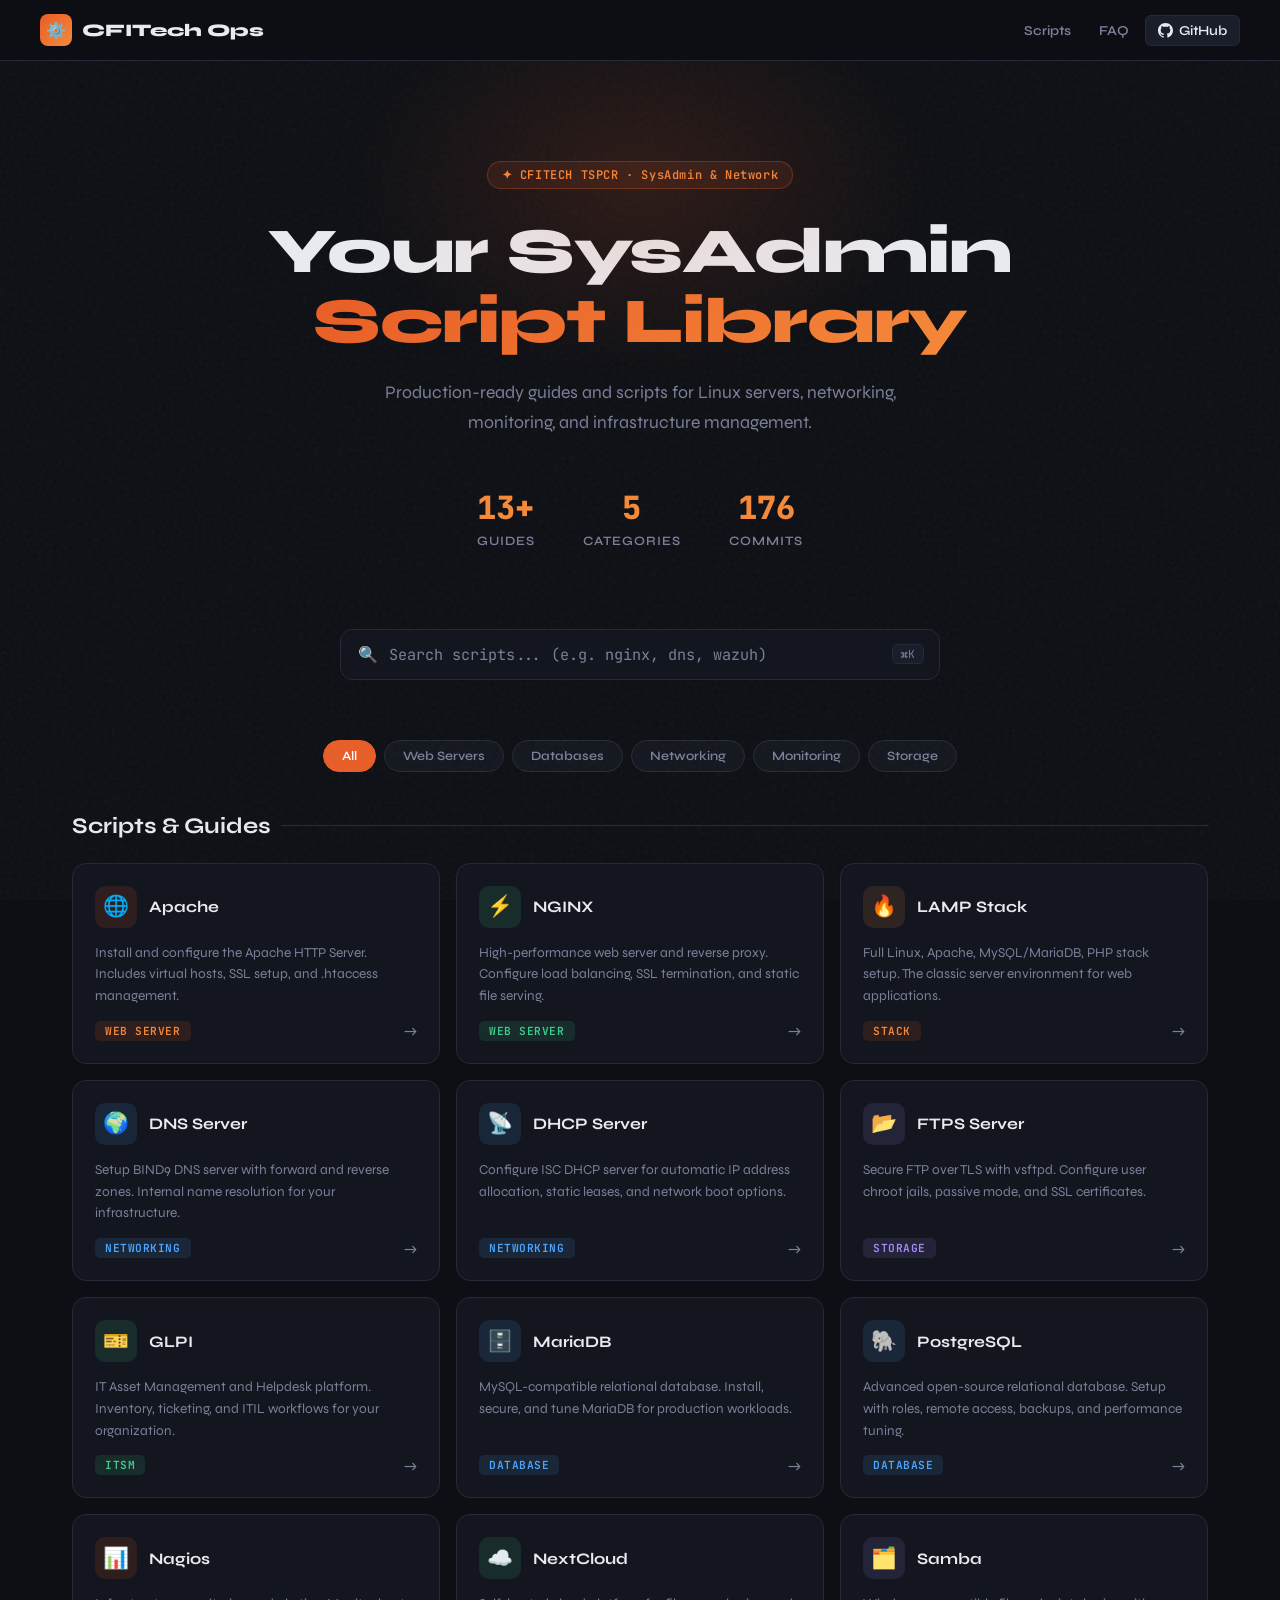
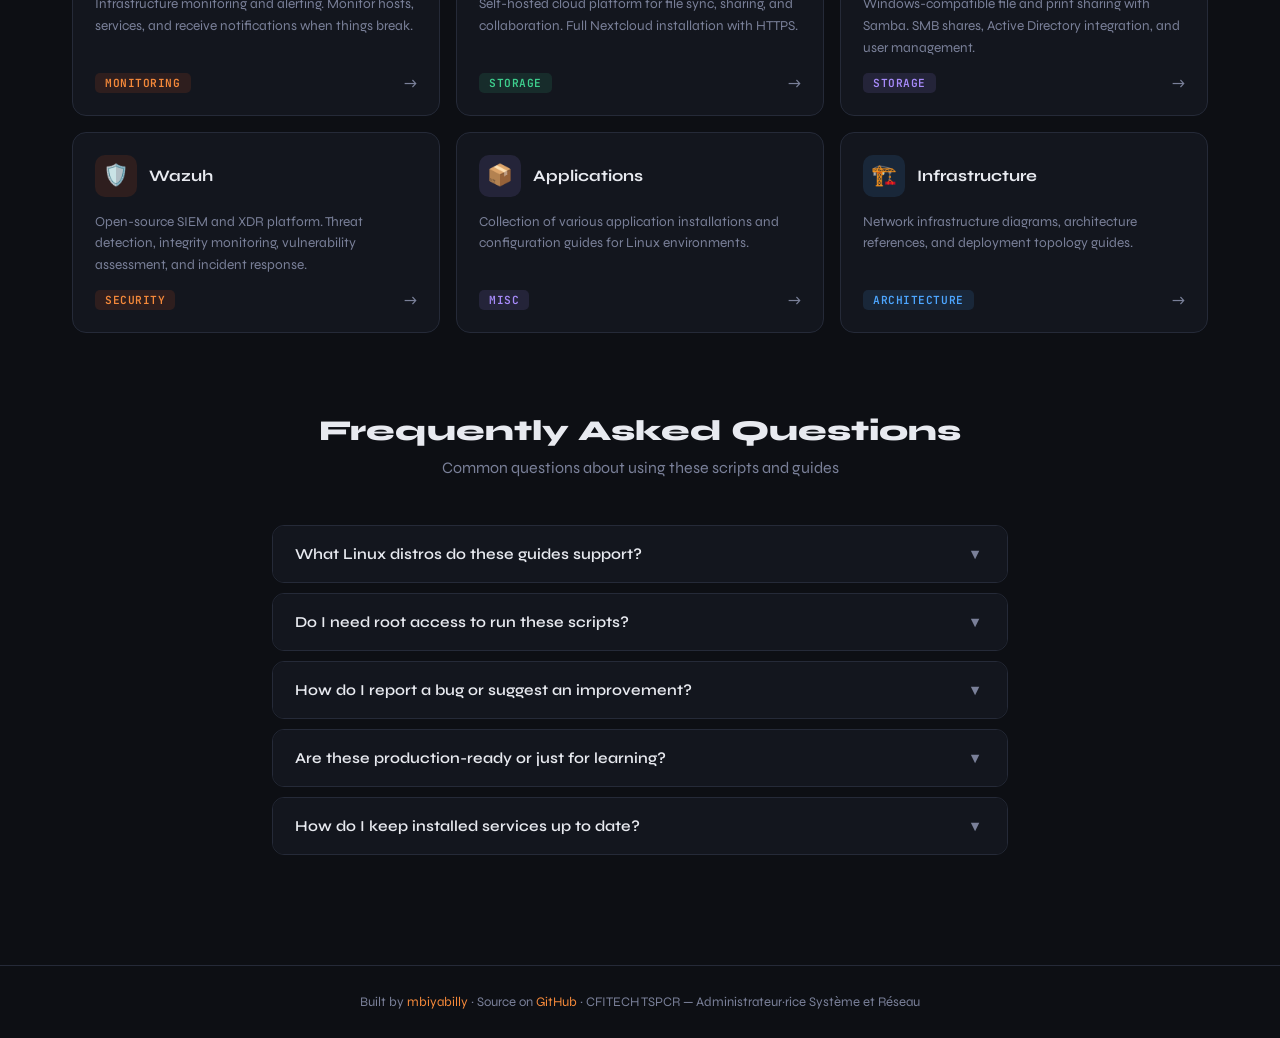
==== index.html @ d3c695fb "test1" ====
<!DOCTYPE html>
<html lang="en">
<head>
  <meta charset="UTF-8" />
  <meta name="viewport" content="width=device-width, initial-scale=1.0" />
  <title>CFITech SysAdmin Scripts</title>
  <link href="https://fonts.googleapis.com/css2?family=JetBrains+Mono:wght@400;600&family=Syne:wght@400;600;700;800&display=swap" rel="stylesheet" />
  <style>
    :root {
      --bg: #0d0f14;
      --surface: #13161e;
      --surface2: #1a1e2a;
      --border: #252a38;
      --accent: #e85d26;
      --accent2: #f5893a;
      --text: #e8eaf0;
      --muted: #7a8099;
      --green: #3ecf8e;
      --blue: #4da6ff;
      --purple: #a78bfa;
    }

    * { margin: 0; padding: 0; box-sizing: border-box; }

    body {
      background: var(--bg);
      color: var(--text);
      font-family: 'Syne', sans-serif;
      min-height: 100vh;
      overflow-x: hidden;
    }

    /* NOISE TEXTURE OVERLAY */
    body::before {
      content: '';
      position: fixed;
      inset: 0;
      background-image: url("data:image/svg+xml,%3Csvg viewBox='0 0 256 256' xmlns='http://www.w3.org/2000/svg'%3E%3Cfilter id='noise'%3E%3CfeTurbulence type='fractalNoise' baseFrequency='0.9' numOctaves='4' stitchTiles='stitch'/%3E%3C/filter%3E%3Crect width='100%25' height='100%25' filter='url(%23noise)' opacity='0.04'/%3E%3C/svg%3E");
      pointer-events: none;
      z-index: 0;
    }

    /* HEADER */
    header {
      position: sticky;
      top: 0;
      z-index: 100;
      background: rgba(13, 15, 20, 0.85);
      backdrop-filter: blur(16px);
      border-bottom: 1px solid var(--border);
      padding: 0 2rem;
    }

    .header-inner {
      max-width: 1200px;
      margin: 0 auto;
      display: flex;
      align-items: center;
      gap: 2rem;
      height: 60px;
    }

    .logo {
      display: flex;
      align-items: center;
      gap: 10px;
      text-decoration: none;
      color: var(--text);
      font-weight: 800;
      font-size: 1.1rem;
      white-space: nowrap;
    }

    .logo-icon {
      width: 32px;
      height: 32px;
      background: linear-gradient(135deg, var(--accent), var(--accent2));
      border-radius: 8px;
      display: flex;
      align-items: center;
      justify-content: center;
      font-size: 1rem;
    }

    .nav-links {
      display: flex;
      align-items: center;
      gap: 0.25rem;
      margin-left: auto;
    }

    .nav-links a {
      color: var(--muted);
      text-decoration: none;
      font-size: 0.85rem;
      font-weight: 600;
      padding: 6px 12px;
      border-radius: 6px;
      transition: all 0.2s;
    }

    .nav-links a:hover {
      color: var(--text);
      background: var(--surface2);
    }

    .nav-github {
      display: flex;
      align-items: center;
      gap: 6px;
      background: var(--surface2) !important;
      border: 1px solid var(--border) !important;
      color: var(--text) !important;
    }

    /* HERO */
    .hero {
      position: relative;
      text-align: center;
      padding: 100px 2rem 80px;
      overflow: hidden;
    }

    .hero-glow {
      position: absolute;
      top: -80px;
      left: 50%;
      transform: translateX(-50%);
      width: 600px;
      height: 400px;
      background: radial-gradient(ellipse, rgba(232, 93, 38, 0.15) 0%, transparent 70%);
      pointer-events: none;
    }

    .hero-badge {
      display: inline-flex;
      align-items: center;
      gap: 6px;
      background: rgba(232, 93, 38, 0.1);
      border: 1px solid rgba(232, 93, 38, 0.3);
      color: var(--accent2);
      font-size: 0.75rem;
      font-weight: 600;
      font-family: 'JetBrains Mono', monospace;
      padding: 5px 14px;
      border-radius: 20px;
      margin-bottom: 28px;
      letter-spacing: 0.05em;
    }

    .hero h1 {
      font-size: clamp(2.4rem, 6vw, 4rem);
      font-weight: 800;
      line-height: 1.1;
      margin-bottom: 20px;
      letter-spacing: -0.02em;
    }

    .hero h1 span {
      background: linear-gradient(135deg, var(--accent), var(--accent2));
      -webkit-background-clip: text;
      -webkit-text-fill-color: transparent;
    }

    .hero p {
      color: var(--muted);
      font-size: 1.1rem;
      max-width: 560px;
      margin: 0 auto 40px;
      line-height: 1.7;
    }

    .hero-stats {
      display: flex;
      justify-content: center;
      gap: 3rem;
      margin-top: 48px;
    }

    .stat {
      text-align: center;
    }

    .stat-num {
      font-size: 2rem;
      font-weight: 800;
      color: var(--accent2);
      font-family: 'JetBrains Mono', monospace;
    }

    .stat-label {
      font-size: 0.8rem;
      color: var(--muted);
      font-weight: 600;
      margin-top: 4px;
      text-transform: uppercase;
      letter-spacing: 0.08em;
    }

    /* SEARCH */
    .search-section {
      max-width: 1200px;
      margin: 0 auto;
      padding: 0 2rem 60px;
    }

    .search-wrap {
      position: relative;
      max-width: 600px;
      margin: 0 auto;
    }

    .search-icon {
      position: absolute;
      left: 18px;
      top: 50%;
      transform: translateY(-50%);
      color: var(--muted);
      font-size: 1rem;
      pointer-events: none;
    }

    .search-input {
      width: 100%;
      background: var(--surface);
      border: 1px solid var(--border);
      border-radius: 12px;
      padding: 14px 48px 14px 48px;
      color: var(--text);
      font-size: 0.95rem;
      font-family: 'JetBrains Mono', monospace;
      outline: none;
      transition: all 0.2s;
    }

    .search-input:focus {
      border-color: var(--accent);
      box-shadow: 0 0 0 3px rgba(232, 93, 38, 0.1);
    }

    .search-input::placeholder { color: var(--muted); }

    .search-kbd {
      position: absolute;
      right: 16px;
      top: 50%;
      transform: translateY(-50%);
      background: var(--surface2);
      border: 1px solid var(--border);
      border-radius: 5px;
      padding: 2px 8px;
      font-size: 0.7rem;
      color: var(--muted);
      font-family: 'JetBrains Mono', monospace;
    }

    /* FILTER TABS */
    .filter-tabs {
      display: flex;
      justify-content: center;
      gap: 8px;
      flex-wrap: wrap;
      margin-bottom: 40px;
    }

    .tab {
      background: var(--surface);
      border: 1px solid var(--border);
      color: var(--muted);
      padding: 7px 18px;
      border-radius: 20px;
      font-size: 0.8rem;
      font-weight: 600;
      cursor: pointer;
      transition: all 0.2s;
      font-family: 'Syne', sans-serif;
    }

    .tab:hover, .tab.active {
      background: var(--accent);
      border-color: var(--accent);
      color: white;
    }

    /* CARDS GRID */
    .cards-section {
      max-width: 1200px;
      margin: 0 auto;
      padding: 0 2rem 80px;
    }

    .section-title {
      font-size: 1.4rem;
      font-weight: 700;
      margin-bottom: 24px;
      display: flex;
      align-items: center;
      gap: 10px;
    }

    .section-title::after {
      content: '';
      flex: 1;
      height: 1px;
      background: var(--border);
    }

    .cards-grid {
      display: grid;
      grid-template-columns: repeat(auto-fill, minmax(300px, 1fr));
      gap: 16px;
    }

    .card {
      background: var(--surface);
      border: 1px solid var(--border);
      border-radius: 14px;
      padding: 22px;
      cursor: pointer;
      transition: all 0.25s;
      text-decoration: none;
      color: inherit;
      display: flex;
      flex-direction: column;
      gap: 14px;
      position: relative;
      overflow: hidden;
    }

    .card::before {
      content: '';
      position: absolute;
      top: 0;
      left: 0;
      right: 0;
      height: 2px;
      background: linear-gradient(90deg, var(--accent), var(--accent2));
      opacity: 0;
      transition: opacity 0.25s;
    }

    .card:hover {
      border-color: rgba(232, 93, 38, 0.4);
      transform: translateY(-3px);
      box-shadow: 0 12px 40px rgba(0,0,0,0.4);
    }

    .card:hover::before { opacity: 1; }

    .card-header {
      display: flex;
      align-items: center;
      gap: 12px;
    }

    .card-icon {
      width: 42px;
      height: 42px;
      border-radius: 10px;
      display: flex;
      align-items: center;
      justify-content: center;
      font-size: 1.3rem;
      flex-shrink: 0;
    }

    .card-title {
      font-size: 1rem;
      font-weight: 700;
    }

    .card-desc {
      color: var(--muted);
      font-size: 0.85rem;
      line-height: 1.6;
      flex: 1;
    }

    .card-footer {
      display: flex;
      align-items: center;
      justify-content: space-between;
      margin-top: auto;
    }

    .card-tag {
      font-size: 0.7rem;
      font-weight: 600;
      font-family: 'JetBrains Mono', monospace;
      padding: 3px 10px;
      border-radius: 5px;
      text-transform: uppercase;
      letter-spacing: 0.05em;
    }

    .tag-green { background: rgba(62, 207, 142, 0.12); color: var(--green); }
    .tag-blue  { background: rgba(77, 166, 255, 0.12); color: var(--blue); }
    .tag-purple{ background: rgba(167, 139, 250, 0.12); color: var(--purple); }
    .tag-orange{ background: rgba(232, 93, 38, 0.12);  color: var(--accent2); }

    .card-arrow {
      color: var(--muted);
      font-size: 1rem;
      transition: transform 0.2s, color 0.2s;
    }

    .card:hover .card-arrow {
      transform: translateX(4px);
      color: var(--accent2);
    }

    .no-results {
      text-align: center;
      color: var(--muted);
      padding: 60px 0;
      font-size: 1rem;
      display: none;
    }

    /* FAQ */
    .faq-section {
      max-width: 800px;
      margin: 0 auto;
      padding: 0 2rem 100px;
    }

    .faq-title {
      text-align: center;
      font-size: 1.8rem;
      font-weight: 800;
      margin-bottom: 10px;
    }

    .faq-subtitle {
      text-align: center;
      color: var(--muted);
      margin-bottom: 48px;
    }

    .faq-item {
      border: 1px solid var(--border);
      border-radius: 12px;
      margin-bottom: 10px;
      overflow: hidden;
      transition: border-color 0.2s;
    }

    .faq-item.open {
      border-color: rgba(232, 93, 38, 0.4);
    }

    .faq-q {
      padding: 18px 22px;
      display: flex;
      align-items: center;
      justify-content: space-between;
      cursor: pointer;
      font-weight: 600;
      font-size: 0.95rem;
      background: var(--surface);
      user-select: none;
      gap: 16px;
    }

    .faq-q:hover { background: var(--surface2); }

    .faq-chevron {
      flex-shrink: 0;
      width: 20px;
      height: 20px;
      display: flex;
      align-items: center;
      justify-content: center;
      color: var(--muted);
      transition: transform 0.3s;
    }

    .faq-item.open .faq-chevron { transform: rotate(180deg); color: var(--accent2); }

    .faq-a {
      max-height: 0;
      overflow: hidden;
      transition: max-height 0.35s ease, padding 0.2s;
      background: var(--surface);
      color: var(--muted);
      font-size: 0.9rem;
      line-height: 1.7;
      padding: 0 22px;
    }

    .faq-a.open {
      max-height: 300px;
      padding: 0 22px 18px;
    }

    .faq-a code {
      background: var(--surface2);
      border: 1px solid var(--border);
      padding: 2px 6px;
      border-radius: 4px;
      font-family: 'JetBrains Mono', monospace;
      font-size: 0.8rem;
      color: var(--accent2);
    }

    /* FOOTER */
    footer {
      border-top: 1px solid var(--border);
      padding: 28px 2rem;
      text-align: center;
      color: var(--muted);
      font-size: 0.82rem;
    }

    footer a { color: var(--accent2); text-decoration: none; }
    footer a:hover { text-decoration: underline; }

    /* RESPONSIVE */
    @media (max-width: 640px) {
      .hero-stats { gap: 2rem; }
      .nav-links a:not(.nav-github) { display: none; }
    }
  </style>
</head>
<body>

<!-- HEADER -->
<header>
  <div class="header-inner">
    <a href="#" class="logo">
      <div class="logo-icon">⚙️</div>
      CFITech Ops
    </a>
    <nav class="nav-links">
      <a href="#scripts">Scripts</a>
      <a href="#faq">FAQ</a>
      <a href="https://github.com/cfitechops/SysAdmin" target="_blank" class="nav-github">
        <svg width="15" height="15" viewBox="0 0 24 24" fill="currentColor"><path d="M12 0C5.37 0 0 5.37 0 12c0 5.3 3.438 9.8 8.205 11.385.6.113.82-.258.82-.577 0-.285-.01-1.04-.015-2.04-3.338.724-4.042-1.61-4.042-1.61-.546-1.385-1.335-1.755-1.335-1.755-1.087-.744.084-.729.084-.729 1.205.084 1.838 1.236 1.838 1.236 1.07 1.835 2.809 1.305 3.495.998.108-.776.417-1.305.76-1.605-2.665-.3-5.466-1.332-5.466-5.93 0-1.31.465-2.38 1.235-3.22-.135-.303-.54-1.523.105-3.176 0 0 1.005-.322 3.3 1.23.96-.267 1.98-.399 3-.405 1.02.006 2.04.138 3 .405 2.28-1.552 3.285-1.23 3.285-1.23.645 1.653.24 2.873.12 3.176.765.84 1.23 1.91 1.23 3.22 0 4.61-2.805 5.625-5.475 5.92.42.36.81 1.096.81 2.22 0 1.606-.015 2.896-.015 3.286 0 .315.21.69.825.57C20.565 21.795 24 17.295 24 12c0-6.63-5.37-12-12-12"/></svg>
        GitHub
      </a>
    </nav>
  </div>
</header>

<!-- HERO -->
<section class="hero">
  <div class="hero-glow"></div>
  <div class="hero-badge">✦ CFITECH TSPCR · SysAdmin &amp; Network</div>
  <h1>Your SysAdmin<br/><span>Script Library</span></h1>
  <p>Production-ready guides and scripts for Linux servers, networking, monitoring, and infrastructure management.</p>

  <div class="hero-stats">
    <div class="stat">
      <div class="stat-num">13+</div>
      <div class="stat-label">Guides</div>
    </div>
    <div class="stat">
      <div class="stat-num">5</div>
      <div class="stat-label">Categories</div>
    </div>
    <div class="stat">
      <div class="stat-num">176</div>
      <div class="stat-label">Commits</div>
    </div>
  </div>
</section>

<!-- SEARCH -->
<div class="search-section">
  <div class="search-wrap">
    <span class="search-icon">🔍</span>
    <input class="search-input" id="searchInput" type="text" placeholder="Search scripts... (e.g. nginx, dns, wazuh)" autocomplete="off" />
    <span class="search-kbd">⌘K</span>
  </div>
</div>

<!-- FILTER TABS -->
<div class="cards-section">
  <div class="filter-tabs" id="filterTabs">
    <button class="tab active" data-cat="all">All</button>
    <button class="tab" data-cat="web">Web Servers</button>
    <button class="tab" data-cat="db">Databases</button>
    <button class="tab" data-cat="network">Networking</button>
    <button class="tab" data-cat="monitoring">Monitoring</button>
    <button class="tab" data-cat="storage">Storage</button>
  </div>

  <div class="section-title" id="scripts">Scripts &amp; Guides</div>

  <div class="cards-grid" id="cardsGrid">

    <!-- APACHE -->
    <a class="card" href="https://github.com/cfitechops/SysAdmin/blob/main/APACHE.md" target="_blank" data-cat="web" data-name="apache web server">
      <div class="card-header">
        <div class="card-icon" style="background:rgba(232,93,38,0.12)">🌐</div>
        <div class="card-title">Apache</div>
      </div>
      <div class="card-desc">Install and configure the Apache HTTP Server. Includes virtual hosts, SSL setup, and .htaccess management.</div>
      <div class="card-footer">
        <span class="card-tag tag-orange">Web Server</span>
        <span class="card-arrow">→</span>
      </div>
    </a>

    <!-- NGINX -->
    <a class="card" href="https://github.com/cfitechops/SysAdmin/blob/main/NGINX.md" target="_blank" data-cat="web" data-name="nginx reverse proxy web server">
      <div class="card-header">
        <div class="card-icon" style="background:rgba(62,207,142,0.12)">⚡</div>
        <div class="card-title">NGINX</div>
      </div>
      <div class="card-desc">High-performance web server and reverse proxy. Configure load balancing, SSL termination, and static file serving.</div>
      <div class="card-footer">
        <span class="card-tag tag-green">Web Server</span>
        <span class="card-arrow">→</span>
      </div>
    </a>

    <!-- LAMP Stack -->
    <a class="card" href="https://github.com/cfitechops/SysAdmin/blob/main/LAMP-Stack.md" target="_blank" data-cat="web" data-name="lamp stack linux apache mysql php">
      <div class="card-header">
        <div class="card-icon" style="background:rgba(245,137,58,0.12)">🔥</div>
        <div class="card-title">LAMP Stack</div>
      </div>
      <div class="card-desc">Full Linux, Apache, MySQL/MariaDB, PHP stack setup. The classic server environment for web applications.</div>
      <div class="card-footer">
        <span class="card-tag tag-orange">Stack</span>
        <span class="card-arrow">→</span>
      </div>
    </a>

    <!-- DNS -->
    <a class="card" href="https://github.com/cfitechops/SysAdmin/blob/main/DNS.md" target="_blank" data-cat="network" data-name="dns bind name server">
      <div class="card-header">
        <div class="card-icon" style="background:rgba(77,166,255,0.12)">🌍</div>
        <div class="card-title">DNS Server</div>
      </div>
      <div class="card-desc">Setup BIND9 DNS server with forward and reverse zones. Internal name resolution for your infrastructure.</div>
      <div class="card-footer">
        <span class="card-tag tag-blue">Networking</span>
        <span class="card-arrow">→</span>
      </div>
    </a>

    <!-- DHCP -->
    <a class="card" href="https://github.com/cfitechops/SysAdmin/blob/main/DHCP.md" target="_blank" data-cat="network" data-name="dhcp isc server ip address">
      <div class="card-header">
        <div class="card-icon" style="background:rgba(77,166,255,0.12)">📡</div>
        <div class="card-title">DHCP Server</div>
      </div>
      <div class="card-desc">Configure ISC DHCP server for automatic IP address allocation, static leases, and network boot options.</div>
      <div class="card-footer">
        <span class="card-tag tag-blue">Networking</span>
        <span class="card-arrow">→</span>
      </div>
    </a>

    <!-- FTPS -->
    <a class="card" href="https://github.com/cfitechops/SysAdmin/blob/main/FTPS.md" target="_blank" data-cat="storage" data-name="ftp ftps vsftpd file transfer">
      <div class="card-header">
        <div class="card-icon" style="background:rgba(167,139,250,0.12)">📂</div>
        <div class="card-title">FTPS Server</div>
      </div>
      <div class="card-desc">Secure FTP over TLS with vsftpd. Configure user chroot jails, passive mode, and SSL certificates.</div>
      <div class="card-footer">
        <span class="card-tag tag-purple">Storage</span>
        <span class="card-arrow">→</span>
      </div>
    </a>

    <!-- GLPI -->
    <a class="card" href="https://github.com/cfitechops/SysAdmin/blob/main/GLPI.md" target="_blank" data-cat="monitoring" data-name="glpi itsm helpdesk asset management">
      <div class="card-header">
        <div class="card-icon" style="background:rgba(62,207,142,0.12)">🎫</div>
        <div class="card-title">GLPI</div>
      </div>
      <div class="card-desc">IT Asset Management and Helpdesk platform. Inventory, ticketing, and ITIL workflows for your organization.</div>
      <div class="card-footer">
        <span class="card-tag tag-green">ITSM</span>
        <span class="card-arrow">→</span>
      </div>
    </a>

    <!-- MariaDB -->
    <a class="card" href="https://github.com/cfitechops/SysAdmin/blob/main/MariaDB.md" target="_blank" data-cat="db" data-name="mariadb mysql database">
      <div class="card-header">
        <div class="card-icon" style="background:rgba(77,166,255,0.12)">🗄️</div>
        <div class="card-title">MariaDB</div>
      </div>
      <div class="card-desc">MySQL-compatible relational database. Install, secure, and tune MariaDB for production workloads.</div>
      <div class="card-footer">
        <span class="card-tag tag-blue">Database</span>
        <span class="card-arrow">→</span>
      </div>
    </a>

    <!-- PostgreSQL -->
    <a class="card" href="https://github.com/cfitechops/SysAdmin/blob/main/PostgreSQL.md" target="_blank" data-cat="db" data-name="postgresql postgres database">
      <div class="card-header">
        <div class="card-icon" style="background:rgba(77,166,255,0.12)">🐘</div>
        <div class="card-title">PostgreSQL</div>
      </div>
      <div class="card-desc">Advanced open-source relational database. Setup with roles, remote access, backups, and performance tuning.</div>
      <div class="card-footer">
        <span class="card-tag tag-blue">Database</span>
        <span class="card-arrow">→</span>
      </div>
    </a>

    <!-- Nagios -->
    <a class="card" href="https://github.com/cfitechops/SysAdmin/blob/main/Nagios.md" target="_blank" data-cat="monitoring" data-name="nagios monitoring alerts">
      <div class="card-header">
        <div class="card-icon" style="background:rgba(232,93,38,0.12)">📊</div>
        <div class="card-title">Nagios</div>
      </div>
      <div class="card-desc">Infrastructure monitoring and alerting. Monitor hosts, services, and receive notifications when things break.</div>
      <div class="card-footer">
        <span class="card-tag tag-orange">Monitoring</span>
        <span class="card-arrow">→</span>
      </div>
    </a>

    <!-- NextCloud -->
    <a class="card" href="https://github.com/cfitechops/SysAdmin/blob/main/NextCloud.md" target="_blank" data-cat="storage" data-name="nextcloud cloud storage self-hosted">
      <div class="card-header">
        <div class="card-icon" style="background:rgba(62,207,142,0.12)">☁️</div>
        <div class="card-title">NextCloud</div>
      </div>
      <div class="card-desc">Self-hosted cloud platform for file sync, sharing, and collaboration. Full Nextcloud installation with HTTPS.</div>
      <div class="card-footer">
        <span class="card-tag tag-green">Storage</span>
        <span class="card-arrow">→</span>
      </div>
    </a>

    <!-- Samba -->
    <a class="card" href="https://github.com/cfitechops/SysAdmin/blob/main/Samba.md" target="_blank" data-cat="storage" data-name="samba smb windows file sharing">
      <div class="card-header">
        <div class="card-icon" style="background:rgba(167,139,250,0.12)">🗂️</div>
        <div class="card-title">Samba</div>
      </div>
      <div class="card-desc">Windows-compatible file and print sharing with Samba. SMB shares, Active Directory integration, and user management.</div>
      <div class="card-footer">
        <span class="card-tag tag-purple">Storage</span>
        <span class="card-arrow">→</span>
      </div>
    </a>

    <!-- Wazuh -->
    <a class="card" href="https://github.com/cfitechops/SysAdmin/tree/main/Wazuh" target="_blank" data-cat="monitoring" data-name="wazuh siem security monitoring xdr">
      <div class="card-header">
        <div class="card-icon" style="background:rgba(232,93,38,0.12)">🛡️</div>
        <div class="card-title">Wazuh</div>
      </div>
      <div class="card-desc">Open-source SIEM and XDR platform. Threat detection, integrity monitoring, vulnerability assessment, and incident response.</div>
      <div class="card-footer">
        <span class="card-tag tag-orange">Security</span>
        <span class="card-arrow">→</span>
      </div>
    </a>

    <!-- Applications -->
    <a class="card" href="https://github.com/cfitechops/SysAdmin/tree/main/Applications" target="_blank" data-cat="all" data-name="applications misc tools">
      <div class="card-header">
        <div class="card-icon" style="background:rgba(167,139,250,0.12)">📦</div>
        <div class="card-title">Applications</div>
      </div>
      <div class="card-desc">Collection of various application installations and configuration guides for Linux environments.</div>
      <div class="card-footer">
        <span class="card-tag tag-purple">Misc</span>
        <span class="card-arrow">→</span>
      </div>
    </a>

    <!-- Infrastructures -->
    <a class="card" href="https://github.com/cfitechops/SysAdmin/tree/main/infrastructures" target="_blank" data-cat="network" data-name="infrastructure network architecture">
      <div class="card-header">
        <div class="card-icon" style="background:rgba(77,166,255,0.12)">🏗️</div>
        <div class="card-title">Infrastructure</div>
      </div>
      <div class="card-desc">Network infrastructure diagrams, architecture references, and deployment topology guides.</div>
      <div class="card-footer">
        <span class="card-tag tag-blue">Architecture</span>
        <span class="card-arrow">→</span>
      </div>
    </a>

  </div>
  <div class="no-results" id="noResults">No scripts found for "<span id="searchTerm"></span>"</div>
</div>

<!-- FAQ -->
<section class="faq-section" id="faq">
  <div class="faq-title">Frequently Asked Questions</div>
  <p class="faq-subtitle">Common questions about using these scripts and guides</p>

  <div class="faq-item">
    <div class="faq-q">
      What Linux distros do these guides support?
      <span class="faq-chevron">▾</span>
    </div>
    <div class="faq-a">Most guides are written for <code>Debian/Ubuntu</code> based systems. Commands using <code>apt</code>, <code>systemctl</code>, and standard Linux paths are assumed. Always check the guide header for any specific distro requirements before running commands.</div>
  </div>

  <div class="faq-item">
    <div class="faq-q">
      Do I need root access to run these scripts?
      <span class="faq-chevron">▾</span>
    </div>
    <div class="faq-a">Yes, most server configuration tasks require elevated privileges. You can run commands with <code>sudo</code> or switch to root with <code>sudo -i</code>. Never run scripts blindly as root — always read through them first.</div>
  </div>

  <div class="faq-item">
    <div class="faq-q">
      How do I report a bug or suggest an improvement?
      <span class="faq-chevron">▾</span>
    </div>
    <div class="faq-a">Open an issue on the <a href="https://github.com/cfitechops/SysAdmin/issues" target="_blank" style="color:var(--accent2)">GitHub Issues page</a>. Include your OS version, the exact command that failed, and the full error output. Pull requests are also welcome!</div>
  </div>

  <div class="faq-item">
    <div class="faq-q">
      Are these production-ready or just for learning?
      <span class="faq-chevron">▾</span>
    </div>
    <div class="faq-a">Both! The guides follow best practices for real deployments. However, always review configurations for your specific security requirements — especially for public-facing services like Apache, NGINX, and Wazuh. Test in a staging environment first.</div>
  </div>

  <div class="faq-item">
    <div class="faq-q">
      How do I keep installed services up to date?
      <span class="faq-chevron">▾</span>
    </div>
    <div class="faq-a">For packages installed via <code>apt</code>, run <code>sudo apt update && sudo apt upgrade</code> regularly. For applications installed from source or third-party repos, check the vendor's update process — it varies per application.</div>
  </div>
</section>

<!-- FOOTER -->
<footer>
  Built by <a href="https://github.com/mbiyabilly" target="_blank">mbiyabilly</a> ·
  Source on <a href="https://github.com/cfitechops/SysAdmin" target="_blank">GitHub</a> ·
  CFITECH TSPCR — Administrateur·rice Système et Réseau
</footer>

<script>
  // SEARCH
  const input = document.getElementById('searchInput');
  const cards = document.querySelectorAll('.card');
  const noResults = document.getElementById('noResults');
  const searchTerm = document.getElementById('searchTerm');

  function filterCards() {
    const q = input.value.toLowerCase().trim();
    const activeCat = document.querySelector('.tab.active').dataset.cat;
    let visible = 0;

    cards.forEach(card => {
      const name = card.dataset.name || '';
      const cat = card.dataset.cat || '';
      const matchesSearch = !q || name.includes(q) || card.innerText.toLowerCase().includes(q);
      const matchesCat = activeCat === 'all' || cat === activeCat;

      if (matchesSearch && matchesCat) {
        card.style.display = '';
        visible++;
      } else {
        card.style.display = 'none';
      }
    });

    noResults.style.display = visible === 0 ? 'block' : 'none';
    searchTerm.textContent = input.value;
  }

  input.addEventListener('input', filterCards);

  // Keyboard shortcut
  document.addEventListener('keydown', e => {
    if ((e.metaKey || e.ctrlKey) && e.key === 'k') {
      e.preventDefault();
      input.focus();
    }
  });

  // FILTER TABS
  document.getElementById('filterTabs').addEventListener('click', e => {
    if (!e.target.classList.contains('tab')) return;
    document.querySelectorAll('.tab').forEach(t => t.classList.remove('active'));
    e.target.classList.add('active');
    filterCards();
  });

  // FAQ ACCORDION
  document.querySelectorAll('.faq-q').forEach(q => {
    q.addEventListener('click', () => {
      const item = q.parentElement;
      const answer = item.querySelector('.faq-a');
      const isOpen = item.classList.contains('open');

      document.querySelectorAll('.faq-item').forEach(i => {
        i.classList.remove('open');
        i.querySelector('.faq-a').classList.remove('open');
      });

      if (!isOpen) {
        item.classList.add('open');
        answer.classList.add('open');
      }
    });
  });
</script>
</body>
</html>
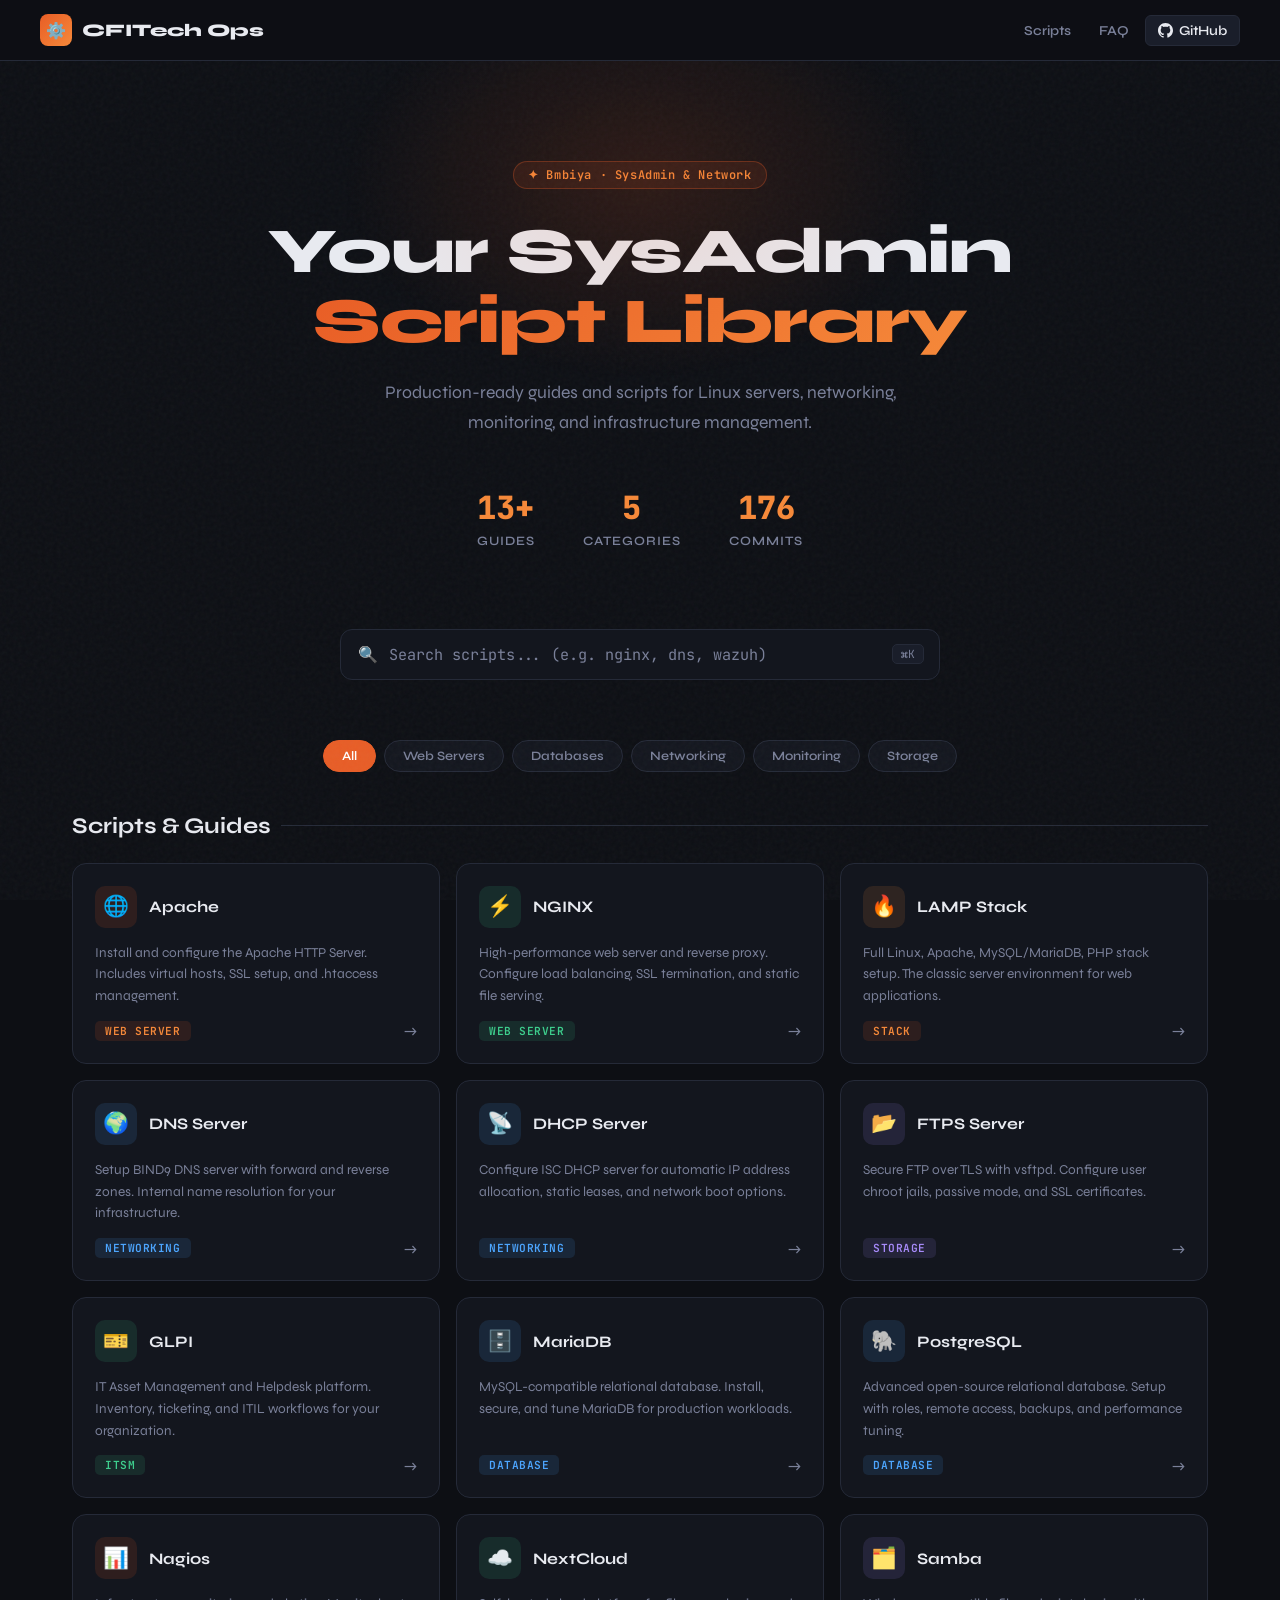
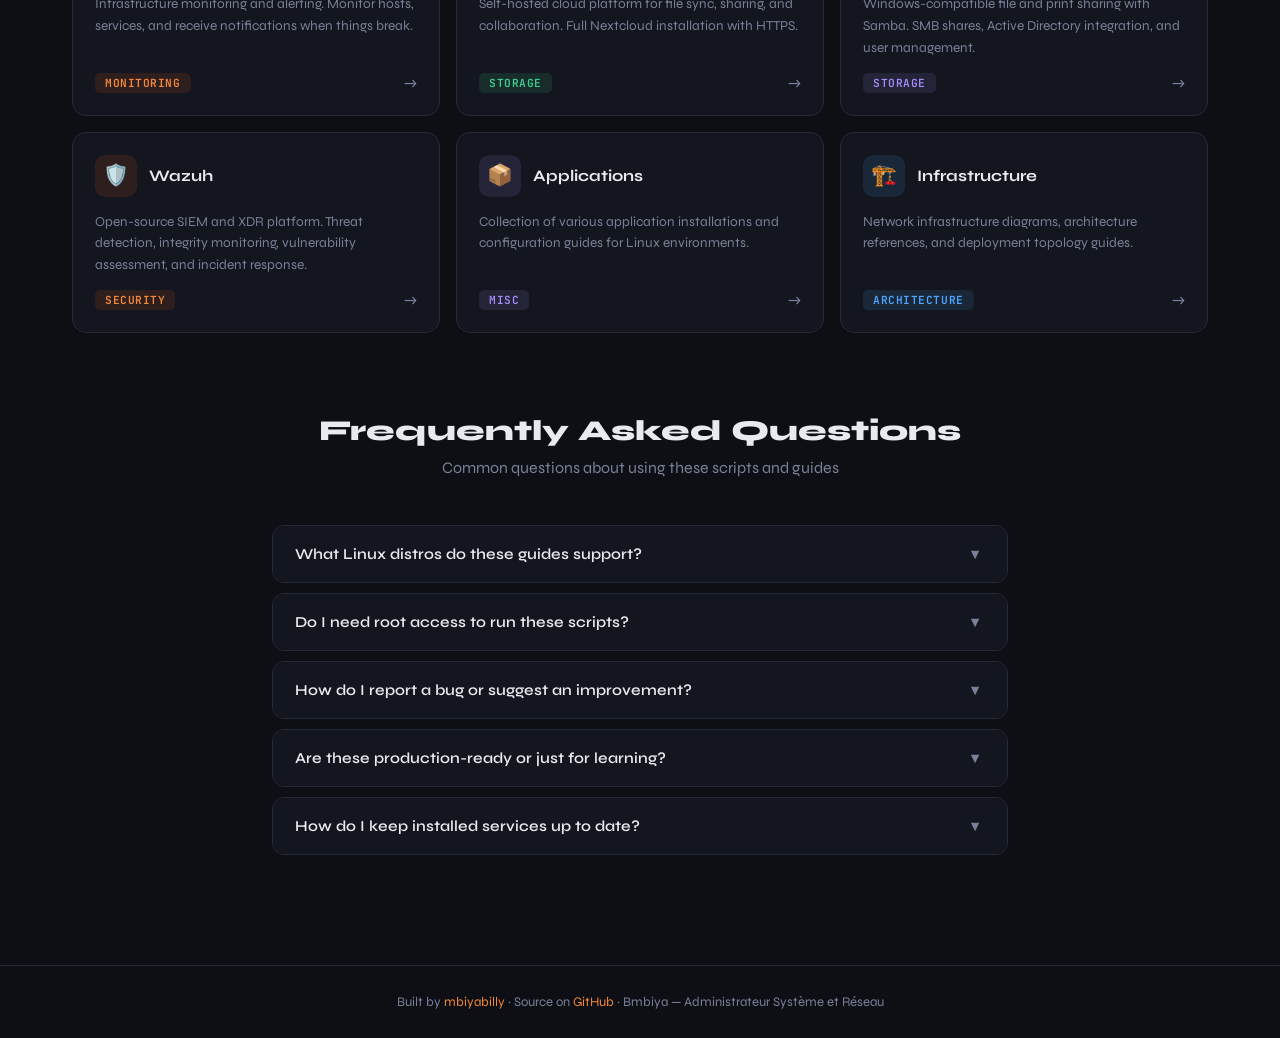
==== commit f448e114: "change names" ====
--- a/index.html
+++ b/index.html
@@ -3,7 +3,7 @@
 <head>
   <meta charset="UTF-8" />
   <meta name="viewport" content="width=device-width, initial-scale=1.0" />
-  <title>CFITech SysAdmin Scripts</title>
+  <title>Bmbiya SysAdmin Scripts</title>
   <link href="https://fonts.googleapis.com/css2?family=JetBrains+Mono:wght@400;600&family=Syne:wght@400;600;700;800&display=swap" rel="stylesheet" />
   <style>
     :root {
@@ -545,7 +545,7 @@
 <!-- HERO -->
 <section class="hero">
   <div class="hero-glow"></div>
-  <div class="hero-badge">✦ CFITECH TSPCR · SysAdmin &amp; Network</div>
+  <div class="hero-badge">✦ Bmbiya · SysAdmin &amp; Network</div>
   <h1>Your SysAdmin<br/><span>Script Library</span></h1>
   <p>Production-ready guides and scripts for Linux servers, networking, monitoring, and infrastructure management.</p>
 
@@ -838,7 +838,7 @@
 <footer>
   Built by <a href="https://github.com/mbiyabilly" target="_blank">mbiyabilly</a> ·
   Source on <a href="https://github.com/cfitechops/SysAdmin" target="_blank">GitHub</a> ·
-  CFITECH TSPCR — Administrateur·rice Système et Réseau
+  Bmbiya — Administrateur Système et Réseau
 </footer>
 
 <script>
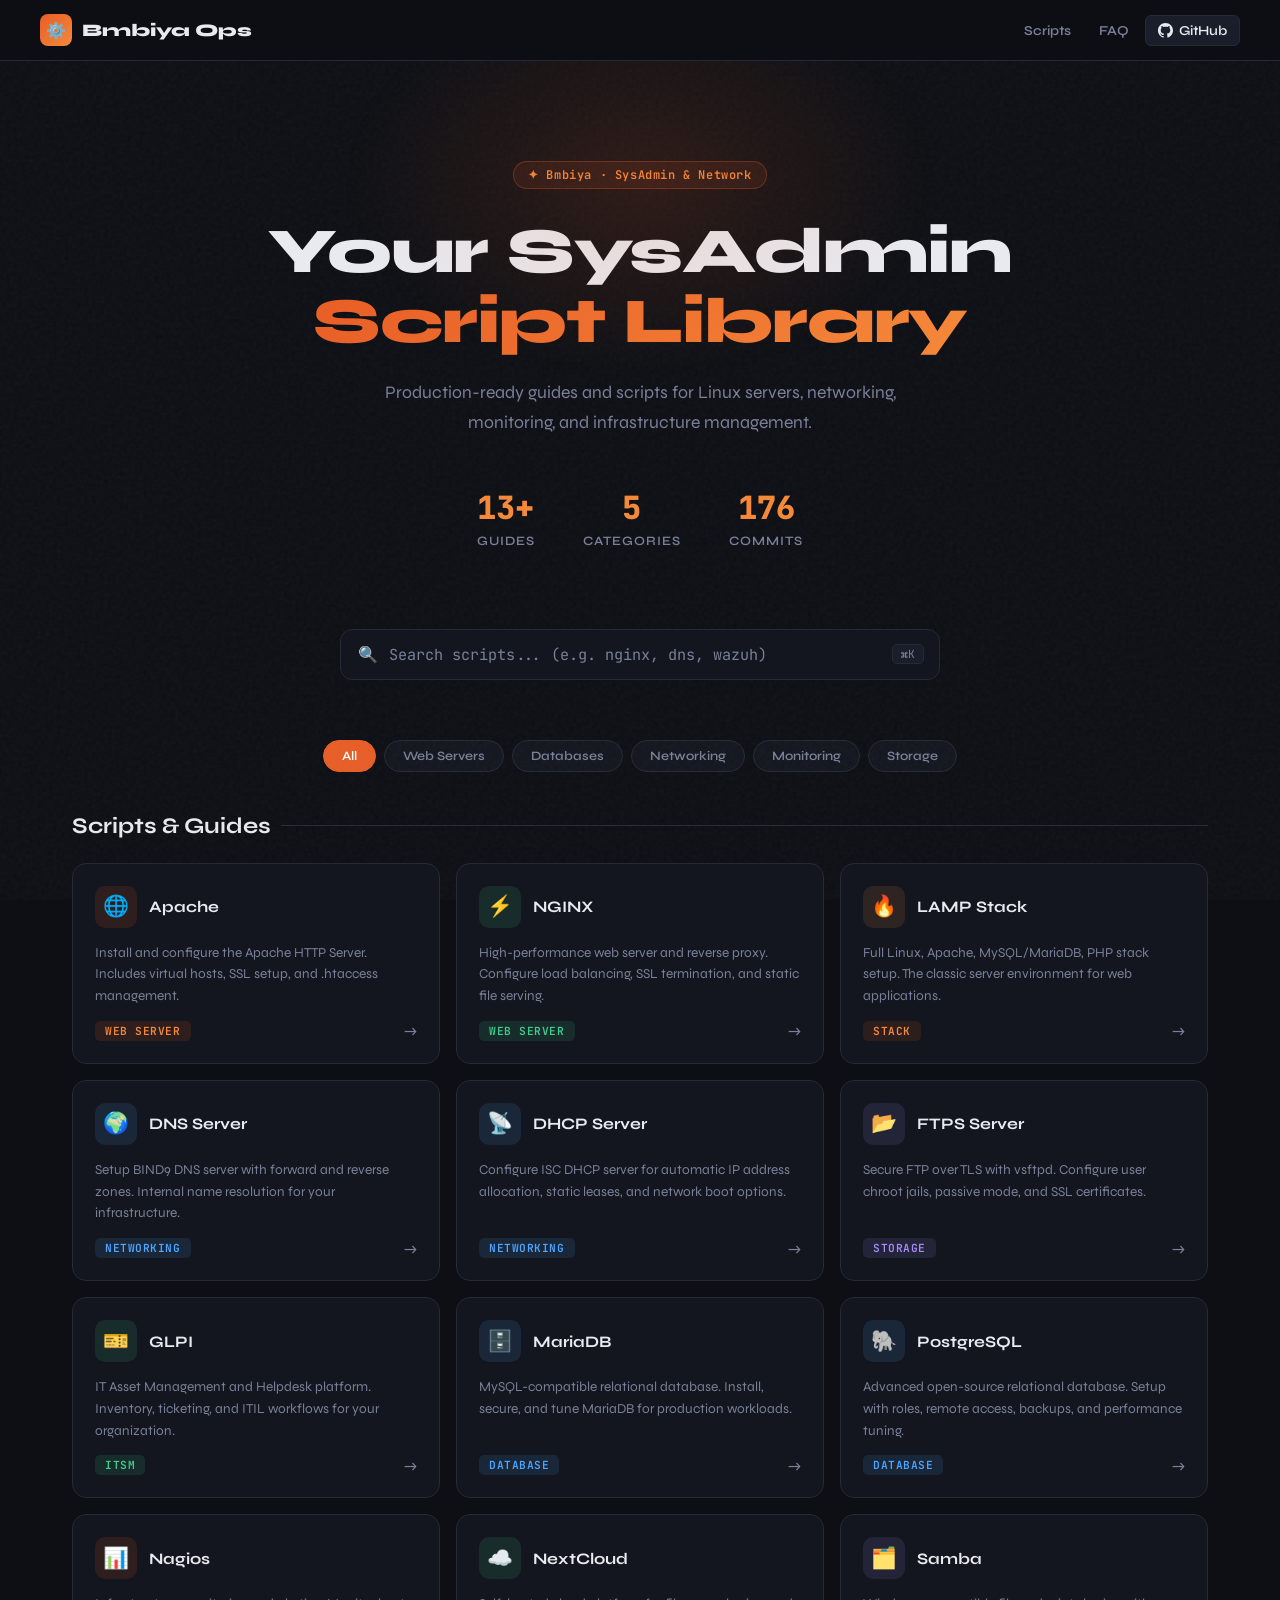
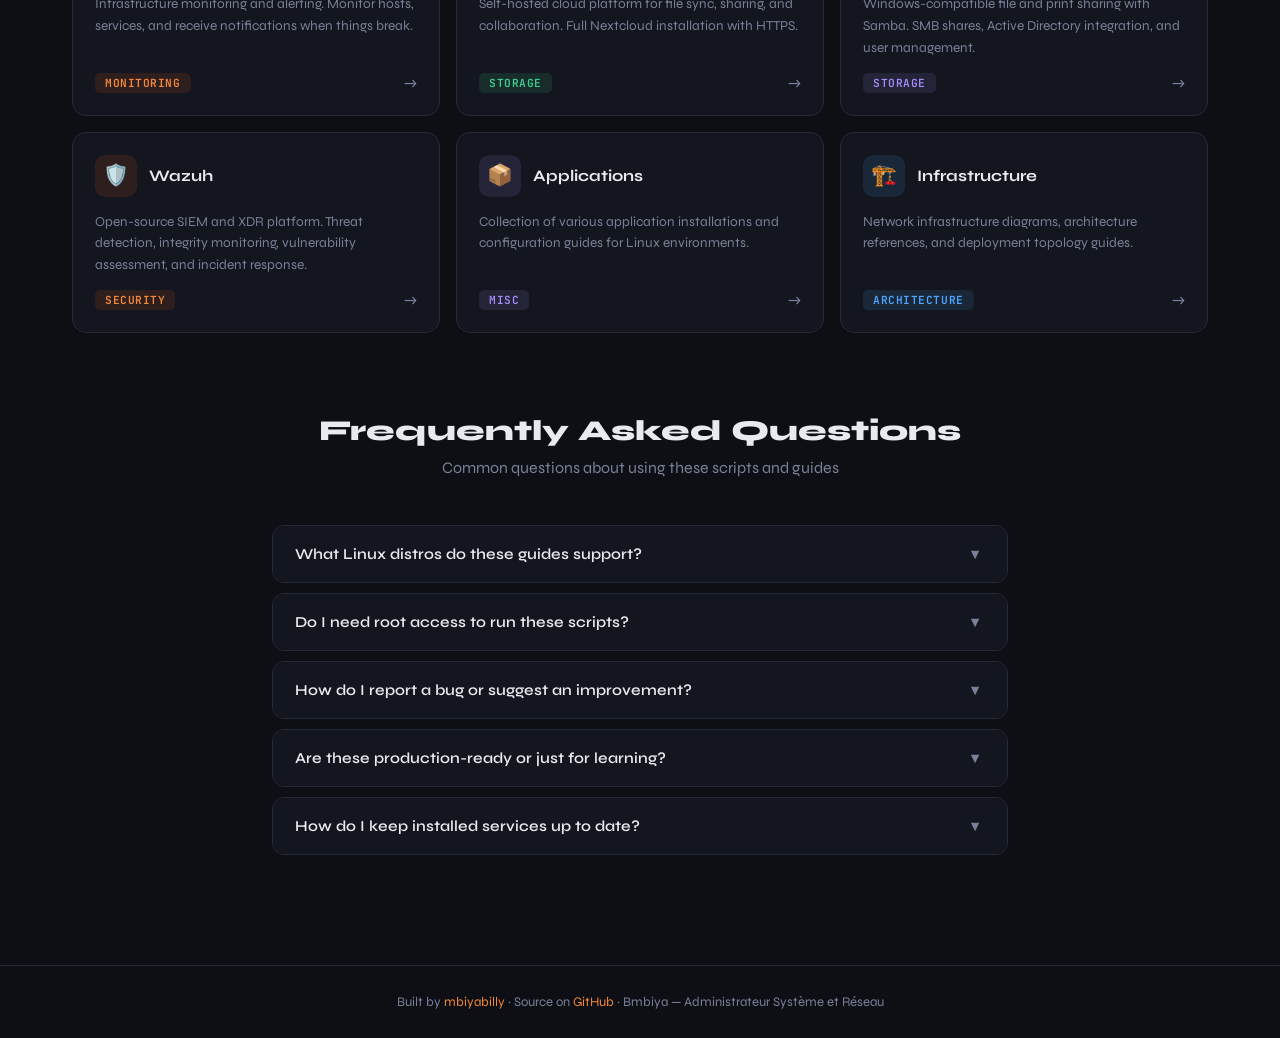
==== commit 58261787: "names 2" ====
--- a/index.html
+++ b/index.html
@@ -529,7 +529,7 @@
   <div class="header-inner">
     <a href="#" class="logo">
       <div class="logo-icon">⚙️</div>
-      CFITech Ops
+      Bmbiya Ops
     </a>
     <nav class="nav-links">
       <a href="#scripts">Scripts</a>
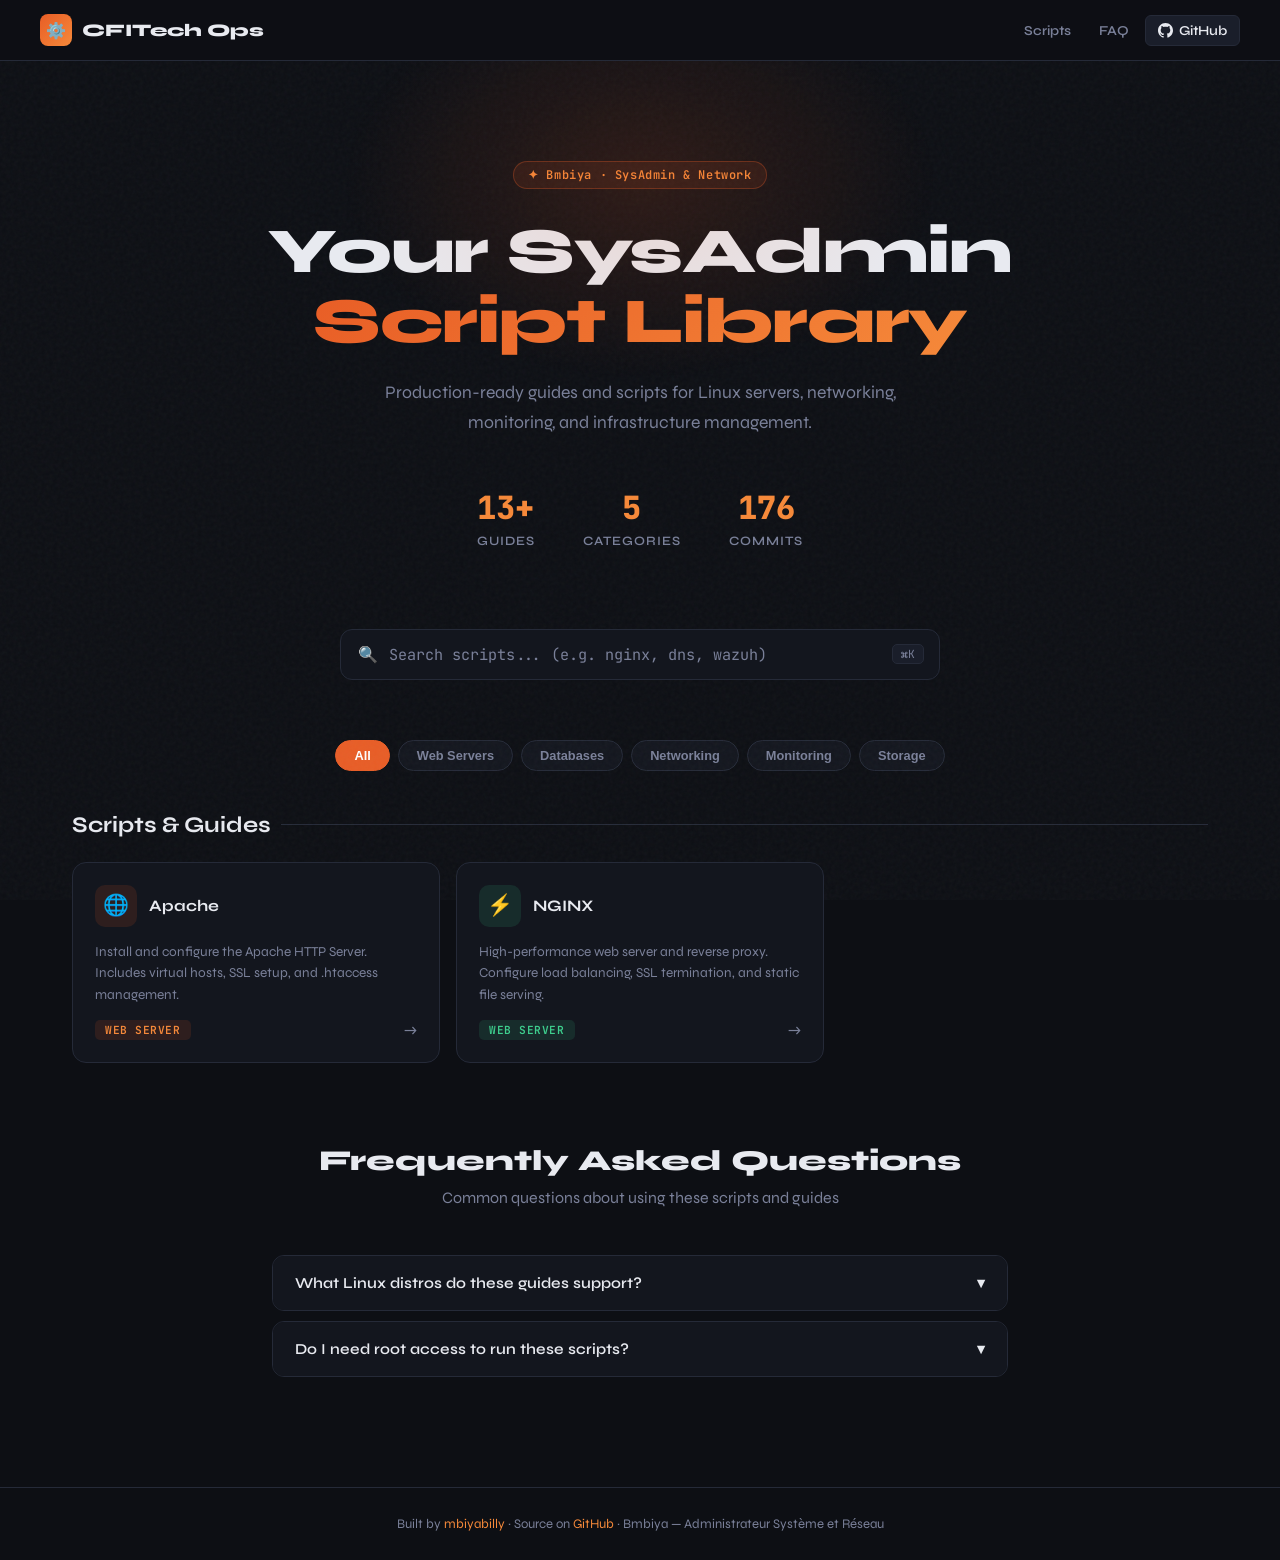
==== commit 5779bff6: "reforme mr belge :=)" ====
--- a/index.html
+++ b/index.html
@@ -1,912 +1,274 @@
 <!DOCTYPE html>
 <html lang="en">
 <head>
-  <meta charset="UTF-8" />
-  <meta name="viewport" content="width=device-width, initial-scale=1.0" />
-  <title>Bmbiya SysAdmin Scripts</title>
-  <link href="https://fonts.googleapis.com/css2?family=JetBrains+Mono:wght@400;600&family=Syne:wght@400;600;700;800&display=swap" rel="stylesheet" />
-  <style>
-    :root {
-      --bg: #0d0f14;
-      --surface: #13161e;
-      --surface2: #1a1e2a;
-      --border: #252a38;
-      --accent: #e85d26;
-      --accent2: #f5893a;
-      --text: #e8eaf0;
-      --muted: #7a8099;
-      --green: #3ecf8e;
-      --blue: #4da6ff;
-      --purple: #a78bfa;
-    }
-
-    * { margin: 0; padding: 0; box-sizing: border-box; }
-
-    body {
-      background: var(--bg);
-      color: var(--text);
-      font-family: 'Syne', sans-serif;
-      min-height: 100vh;
-      overflow-x: hidden;
-    }
-
-    /* NOISE TEXTURE OVERLAY */
-    body::before {
-      content: '';
-      position: fixed;
-      inset: 0;
-      background-image: url("data:image/svg+xml,%3Csvg viewBox='0 0 256 256' xmlns='http://www.w3.org/2000/svg'%3E%3Cfilter id='noise'%3E%3CfeTurbulence type='fractalNoise' baseFrequency='0.9' numOctaves='4' stitchTiles='stitch'/%3E%3C/filter%3E%3Crect width='100%25' height='100%25' filter='url(%23noise)' opacity='0.04'/%3E%3C/svg%3E");
-      pointer-events: none;
-      z-index: 0;
-    }
-
-    /* HEADER */
-    header {
-      position: sticky;
-      top: 0;
-      z-index: 100;
-      background: rgba(13, 15, 20, 0.85);
-      backdrop-filter: blur(16px);
-      border-bottom: 1px solid var(--border);
-      padding: 0 2rem;
-    }
-
-    .header-inner {
-      max-width: 1200px;
-      margin: 0 auto;
-      display: flex;
-      align-items: center;
-      gap: 2rem;
-      height: 60px;
-    }
-
-    .logo {
-      display: flex;
-      align-items: center;
-      gap: 10px;
-      text-decoration: none;
-      color: var(--text);
-      font-weight: 800;
-      font-size: 1.1rem;
-      white-space: nowrap;
-    }
-
-    .logo-icon {
-      width: 32px;
-      height: 32px;
-      background: linear-gradient(135deg, var(--accent), var(--accent2));
-      border-radius: 8px;
-      display: flex;
-      align-items: center;
-      justify-content: center;
-      font-size: 1rem;
-    }
-
-    .nav-links {
-      display: flex;
-      align-items: center;
-      gap: 0.25rem;
-      margin-left: auto;
-    }
-
-    .nav-links a {
-      color: var(--muted);
-      text-decoration: none;
-      font-size: 0.85rem;
-      font-weight: 600;
-      padding: 6px 12px;
-      border-radius: 6px;
-      transition: all 0.2s;
-    }
-
-    .nav-links a:hover {
-      color: var(--text);
-      background: var(--surface2);
-    }
-
-    .nav-github {
-      display: flex;
-      align-items: center;
-      gap: 6px;
-      background: var(--surface2) !important;
-      border: 1px solid var(--border) !important;
-      color: var(--text) !important;
-    }
-
-    /* HERO */
-    .hero {
-      position: relative;
-      text-align: center;
-      padding: 100px 2rem 80px;
-      overflow: hidden;
-    }
-
-    .hero-glow {
-      position: absolute;
-      top: -80px;
-      left: 50%;
-      transform: translateX(-50%);
-      width: 600px;
-      height: 400px;
-      background: radial-gradient(ellipse, rgba(232, 93, 38, 0.15) 0%, transparent 70%);
-      pointer-events: none;
-    }
-
-    .hero-badge {
-      display: inline-flex;
-      align-items: center;
-      gap: 6px;
-      background: rgba(232, 93, 38, 0.1);
-      border: 1px solid rgba(232, 93, 38, 0.3);
-      color: var(--accent2);
-      font-size: 0.75rem;
-      font-weight: 600;
-      font-family: 'JetBrains Mono', monospace;
-      padding: 5px 14px;
-      border-radius: 20px;
-      margin-bottom: 28px;
-      letter-spacing: 0.05em;
-    }
-
-    .hero h1 {
-      font-size: clamp(2.4rem, 6vw, 4rem);
-      font-weight: 800;
-      line-height: 1.1;
-      margin-bottom: 20px;
-      letter-spacing: -0.02em;
-    }
-
-    .hero h1 span {
-      background: linear-gradient(135deg, var(--accent), var(--accent2));
-      -webkit-background-clip: text;
-      -webkit-text-fill-color: transparent;
-    }
-
-    .hero p {
-      color: var(--muted);
-      font-size: 1.1rem;
-      max-width: 560px;
-      margin: 0 auto 40px;
-      line-height: 1.7;
-    }
-
-    .hero-stats {
-      display: flex;
-      justify-content: center;
-      gap: 3rem;
-      margin-top: 48px;
-    }
-
-    .stat {
-      text-align: center;
-    }
-
-    .stat-num {
-      font-size: 2rem;
-      font-weight: 800;
-      color: var(--accent2);
-      font-family: 'JetBrains Mono', monospace;
-    }
-
-    .stat-label {
-      font-size: 0.8rem;
-      color: var(--muted);
-      font-weight: 600;
-      margin-top: 4px;
-      text-transform: uppercase;
-      letter-spacing: 0.08em;
-    }
-
-    /* SEARCH */
-    .search-section {
-      max-width: 1200px;
-      margin: 0 auto;
-      padding: 0 2rem 60px;
-    }
-
-    .search-wrap {
-      position: relative;
-      max-width: 600px;
-      margin: 0 auto;
-    }
-
-    .search-icon {
-      position: absolute;
-      left: 18px;
-      top: 50%;
-      transform: translateY(-50%);
-      color: var(--muted);
-      font-size: 1rem;
-      pointer-events: none;
-    }
-
-    .search-input {
-      width: 100%;
-      background: var(--surface);
-      border: 1px solid var(--border);
-      border-radius: 12px;
-      padding: 14px 48px 14px 48px;
-      color: var(--text);
-      font-size: 0.95rem;
-      font-family: 'JetBrains Mono', monospace;
-      outline: none;
-      transition: all 0.2s;
-    }
-
-    .search-input:focus {
-      border-color: var(--accent);
-      box-shadow: 0 0 0 3px rgba(232, 93, 38, 0.1);
-    }
-
-    .search-input::placeholder { color: var(--muted); }
-
-    .search-kbd {
-      position: absolute;
-      right: 16px;
-      top: 50%;
-      transform: translateY(-50%);
-      background: var(--surface2);
-      border: 1px solid var(--border);
-      border-radius: 5px;
-      padding: 2px 8px;
-      font-size: 0.7rem;
-      color: var(--muted);
-      font-family: 'JetBrains Mono', monospace;
-    }
-
-    /* FILTER TABS */
-    .filter-tabs {
-      display: flex;
-      justify-content: center;
-      gap: 8px;
-      flex-wrap: wrap;
-      margin-bottom: 40px;
-    }
-
-    .tab {
-      background: var(--surface);
-      border: 1px solid var(--border);
-      color: var(--muted);
-      padding: 7px 18px;
-      border-radius: 20px;
-      font-size: 0.8rem;
-      font-weight: 600;
-      cursor: pointer;
-      transition: all 0.2s;
-      font-family: 'Syne', sans-serif;
-    }
-
-    .tab:hover, .tab.active {
-      background: var(--accent);
-      border-color: var(--accent);
-      color: white;
-    }
-
-    /* CARDS GRID */
-    .cards-section {
-      max-width: 1200px;
-      margin: 0 auto;
-      padding: 0 2rem 80px;
-    }
-
-    .section-title {
-      font-size: 1.4rem;
-      font-weight: 700;
-      margin-bottom: 24px;
-      display: flex;
-      align-items: center;
-      gap: 10px;
-    }
-
-    .section-title::after {
-      content: '';
-      flex: 1;
-      height: 1px;
-      background: var(--border);
-    }
-
-    .cards-grid {
-      display: grid;
-      grid-template-columns: repeat(auto-fill, minmax(300px, 1fr));
-      gap: 16px;
-    }
-
-    .card {
-      background: var(--surface);
-      border: 1px solid var(--border);
-      border-radius: 14px;
-      padding: 22px;
-      cursor: pointer;
-      transition: all 0.25s;
-      text-decoration: none;
-      color: inherit;
-      display: flex;
-      flex-direction: column;
-      gap: 14px;
-      position: relative;
-      overflow: hidden;
-    }
-
-    .card::before {
-      content: '';
-      position: absolute;
-      top: 0;
-      left: 0;
-      right: 0;
-      height: 2px;
-      background: linear-gradient(90deg, var(--accent), var(--accent2));
-      opacity: 0;
-      transition: opacity 0.25s;
-    }
-
-    .card:hover {
-      border-color: rgba(232, 93, 38, 0.4);
-      transform: translateY(-3px);
-      box-shadow: 0 12px 40px rgba(0,0,0,0.4);
-    }
-
-    .card:hover::before { opacity: 1; }
-
-    .card-header {
-      display: flex;
-      align-items: center;
-      gap: 12px;
-    }
-
-    .card-icon {
-      width: 42px;
-      height: 42px;
-      border-radius: 10px;
-      display: flex;
-      align-items: center;
-      justify-content: center;
-      font-size: 1.3rem;
-      flex-shrink: 0;
-    }
-
-    .card-title {
-      font-size: 1rem;
-      font-weight: 700;
-    }
-
-    .card-desc {
-      color: var(--muted);
-      font-size: 0.85rem;
-      line-height: 1.6;
-      flex: 1;
-    }
-
-    .card-footer {
-      display: flex;
-      align-items: center;
-      justify-content: space-between;
-      margin-top: auto;
-    }
-
-    .card-tag {
-      font-size: 0.7rem;
-      font-weight: 600;
-      font-family: 'JetBrains Mono', monospace;
-      padding: 3px 10px;
-      border-radius: 5px;
-      text-transform: uppercase;
-      letter-spacing: 0.05em;
-    }
-
-    .tag-green { background: rgba(62, 207, 142, 0.12); color: var(--green); }
-    .tag-blue  { background: rgba(77, 166, 255, 0.12); color: var(--blue); }
-    .tag-purple{ background: rgba(167, 139, 250, 0.12); color: var(--purple); }
-    .tag-orange{ background: rgba(232, 93, 38, 0.12);  color: var(--accent2); }
-
-    .card-arrow {
-      color: var(--muted);
-      font-size: 1rem;
-      transition: transform 0.2s, color 0.2s;
-    }
-
-    .card:hover .card-arrow {
-      transform: translateX(4px);
-      color: var(--accent2);
-    }
-
-    .no-results {
-      text-align: center;
-      color: var(--muted);
-      padding: 60px 0;
-      font-size: 1rem;
-      display: none;
-    }
-
-    /* FAQ */
-    .faq-section {
-      max-width: 800px;
-      margin: 0 auto;
-      padding: 0 2rem 100px;
-    }
-
-    .faq-title {
-      text-align: center;
-      font-size: 1.8rem;
-      font-weight: 800;
-      margin-bottom: 10px;
-    }
-
-    .faq-subtitle {
-      text-align: center;
-      color: var(--muted);
-      margin-bottom: 48px;
-    }
-
-    .faq-item {
-      border: 1px solid var(--border);
-      border-radius: 12px;
-      margin-bottom: 10px;
-      overflow: hidden;
-      transition: border-color 0.2s;
-    }
-
-    .faq-item.open {
-      border-color: rgba(232, 93, 38, 0.4);
-    }
-
-    .faq-q {
-      padding: 18px 22px;
-      display: flex;
-      align-items: center;
-      justify-content: space-between;
-      cursor: pointer;
-      font-weight: 600;
-      font-size: 0.95rem;
-      background: var(--surface);
-      user-select: none;
-      gap: 16px;
-    }
-
-    .faq-q:hover { background: var(--surface2); }
-
-    .faq-chevron {
-      flex-shrink: 0;
-      width: 20px;
-      height: 20px;
-      display: flex;
-      align-items: center;
-      justify-content: center;
-      color: var(--muted);
-      transition: transform 0.3s;
-    }
-
-    .faq-item.open .faq-chevron { transform: rotate(180deg); color: var(--accent2); }
-
-    .faq-a {
-      max-height: 0;
-      overflow: hidden;
-      transition: max-height 0.35s ease, padding 0.2s;
-      background: var(--surface);
-      color: var(--muted);
-      font-size: 0.9rem;
-      line-height: 1.7;
-      padding: 0 22px;
-    }
-
-    .faq-a.open {
-      max-height: 300px;
-      padding: 0 22px 18px;
-    }
-
-    .faq-a code {
-      background: var(--surface2);
-      border: 1px solid var(--border);
-      padding: 2px 6px;
-      border-radius: 4px;
-      font-family: 'JetBrains Mono', monospace;
-      font-size: 0.8rem;
-      color: var(--accent2);
-    }
-
-    /* FOOTER */
-    footer {
-      border-top: 1px solid var(--border);
-      padding: 28px 2rem;
-      text-align: center;
-      color: var(--muted);
-      font-size: 0.82rem;
-    }
-
-    footer a { color: var(--accent2); text-decoration: none; }
-    footer a:hover { text-decoration: underline; }
-
-    /* RESPONSIVE */
-    @media (max-width: 640px) {
-      .hero-stats { gap: 2rem; }
-      .nav-links a:not(.nav-github) { display: none; }
-    }
-  </style>
+<meta charset="UTF-8">
+<meta name="viewport" content="width=device-width, initial-scale=1.0">
+
+<title>Bmbiya SysAdmin Scripts</title>
+
+<link href="https://fonts.googleapis.com/css2?family=JetBrains+Mono:wght@400;600&family=Syne:wght@400;600;700;800&display=swap" rel="stylesheet">
+
+<link rel="stylesheet" href="style.css">
+
 </head>
+
 <body>
 
 <!-- HEADER -->
 <header>
-  <div class="header-inner">
-    <a href="#" class="logo">
-      <div class="logo-icon">⚙️</div>
-      Bmbiya Ops
-    </a>
-    <nav class="nav-links">
-      <a href="#scripts">Scripts</a>
-      <a href="#faq">FAQ</a>
-      <a href="https://github.com/cfitechops/SysAdmin" target="_blank" class="nav-github">
-        <svg width="15" height="15" viewBox="0 0 24 24" fill="currentColor"><path d="M12 0C5.37 0 0 5.37 0 12c0 5.3 3.438 9.8 8.205 11.385.6.113.82-.258.82-.577 0-.285-.01-1.04-.015-2.04-3.338.724-4.042-1.61-4.042-1.61-.546-1.385-1.335-1.755-1.335-1.755-1.087-.744.084-.729.084-.729 1.205.084 1.838 1.236 1.838 1.236 1.07 1.835 2.809 1.305 3.495.998.108-.776.417-1.305.76-1.605-2.665-.3-5.466-1.332-5.466-5.93 0-1.31.465-2.38 1.235-3.22-.135-.303-.54-1.523.105-3.176 0 0 1.005-.322 3.3 1.23.96-.267 1.98-.399 3-.405 1.02.006 2.04.138 3 .405 2.28-1.552 3.285-1.23 3.285-1.23.645 1.653.24 2.873.12 3.176.765.84 1.23 1.91 1.23 3.22 0 4.61-2.805 5.625-5.475 5.92.42.36.81 1.096.81 2.22 0 1.606-.015 2.896-.015 3.286 0 .315.21.69.825.57C20.565 21.795 24 17.295 24 12c0-6.63-5.37-12-12-12"/></svg>
-        GitHub
-      </a>
-    </nav>
-  </div>
+<div class="header-inner">
+
+<a href="#" class="logo">
+<div class="logo-icon">⚙️</div>
+CFITech Ops
+</a>
+
+<nav class="nav-links">
+<a href="#scripts">Scripts</a>
+<a href="#faq">FAQ</a>
+
+<a href="https://github.com/cfitechops/SysAdmin" target="_blank" class="nav-github">
+
+<svg width="15" height="15" viewBox="0 0 24 24" fill="currentColor">
+<path d="M12 0C5.37 0 0 5.37 0 12c0 5.3 3.438 9.8 8.205 11.385.6.113.82-.258.82-.577 0-.285-.01-1.04-.015-2.04-3.338.724-4.042-1.61-4.042-1.61-.546-1.385-1.335-1.755-1.335-1.755-1.087-.744.084-.729.084-.729 1.205.084 1.838 1.236 1.838 1.236 1.07 1.835 2.809 1.305 3.495.998.108-.776.417-1.305.76-1.605-2.665-.3-5.466-1.332-5.466-5.93 0-1.31.465-2.38 1.235-3.22-.135-.303-.54-1.523.105-3.176 0 0 1.005-.322 3.3 1.23.96-.267 1.98-.399 3-.405 1.02.006 2.04.138 3 .405 2.28-1.552 3.285-1.23 3.285-1.23.645 1.653.24 2.873.12 3.176.765.84 1.23 1.91 1.23 3.22 0 4.61-2.805 5.625-5.475 5.92.42.36.81 1.096.81 2.22 0 1.606-.015 2.896-.015 3.286 0 .315.21.69.825.57C20.565 21.795 24 17.295 24 12c0-6.63-5.37-12-12-12"/>
+</svg>
+
+GitHub
+</a>
+
+</nav>
+</div>
 </header>
+
 
 <!-- HERO -->
 <section class="hero">
-  <div class="hero-glow"></div>
-  <div class="hero-badge">✦ Bmbiya · SysAdmin &amp; Network</div>
-  <h1>Your SysAdmin<br/><span>Script Library</span></h1>
-  <p>Production-ready guides and scripts for Linux servers, networking, monitoring, and infrastructure management.</p>
-
-  <div class="hero-stats">
-    <div class="stat">
-      <div class="stat-num">13+</div>
-      <div class="stat-label">Guides</div>
-    </div>
-    <div class="stat">
-      <div class="stat-num">5</div>
-      <div class="stat-label">Categories</div>
-    </div>
-    <div class="stat">
-      <div class="stat-num">176</div>
-      <div class="stat-label">Commits</div>
-    </div>
-  </div>
+
+<div class="hero-glow"></div>
+
+<div class="hero-badge">
+✦ Bmbiya · SysAdmin & Network
+</div>
+
+<h1>
+Your SysAdmin<br>
+<span>Script Library</span>
+</h1>
+
+<p>
+Production-ready guides and scripts for Linux servers, networking, monitoring, and infrastructure management.
+</p>
+
+<div class="hero-stats">
+
+<div class="stat">
+<div class="stat-num">13+</div>
+<div class="stat-label">Guides</div>
+</div>
+
+<div class="stat">
+<div class="stat-num">5</div>
+<div class="stat-label">Categories</div>
+</div>
+
+<div class="stat">
+<div class="stat-num">176</div>
+<div class="stat-label">Commits</div>
+</div>
+
+</div>
 </section>
+
 
 <!-- SEARCH -->
 <div class="search-section">
-  <div class="search-wrap">
-    <span class="search-icon">🔍</span>
-    <input class="search-input" id="searchInput" type="text" placeholder="Search scripts... (e.g. nginx, dns, wazuh)" autocomplete="off" />
-    <span class="search-kbd">⌘K</span>
-  </div>
-</div>
+
+<div class="search-wrap">
+
+<span class="search-icon">🔍</span>
+
+<input
+class="search-input"
+id="searchInput"
+type="text"
+placeholder="Search scripts... (e.g. nginx, dns, wazuh)"
+autocomplete="off"
+/>
+
+<span class="search-kbd">⌘K</span>
+
+</div>
+</div>
+
 
 <!-- FILTER TABS -->
 <div class="cards-section">
-  <div class="filter-tabs" id="filterTabs">
-    <button class="tab active" data-cat="all">All</button>
-    <button class="tab" data-cat="web">Web Servers</button>
-    <button class="tab" data-cat="db">Databases</button>
-    <button class="tab" data-cat="network">Networking</button>
-    <button class="tab" data-cat="monitoring">Monitoring</button>
-    <button class="tab" data-cat="storage">Storage</button>
-  </div>
-
-  <div class="section-title" id="scripts">Scripts &amp; Guides</div>
-
-  <div class="cards-grid" id="cardsGrid">
-
-    <!-- APACHE -->
-    <a class="card" href="https://github.com/cfitechops/SysAdmin/blob/main/APACHE.md" target="_blank" data-cat="web" data-name="apache web server">
-      <div class="card-header">
-        <div class="card-icon" style="background:rgba(232,93,38,0.12)">🌐</div>
-        <div class="card-title">Apache</div>
-      </div>
-      <div class="card-desc">Install and configure the Apache HTTP Server. Includes virtual hosts, SSL setup, and .htaccess management.</div>
-      <div class="card-footer">
-        <span class="card-tag tag-orange">Web Server</span>
-        <span class="card-arrow">→</span>
-      </div>
-    </a>
-
-    <!-- NGINX -->
-    <a class="card" href="https://github.com/cfitechops/SysAdmin/blob/main/NGINX.md" target="_blank" data-cat="web" data-name="nginx reverse proxy web server">
-      <div class="card-header">
-        <div class="card-icon" style="background:rgba(62,207,142,0.12)">⚡</div>
-        <div class="card-title">NGINX</div>
-      </div>
-      <div class="card-desc">High-performance web server and reverse proxy. Configure load balancing, SSL termination, and static file serving.</div>
-      <div class="card-footer">
-        <span class="card-tag tag-green">Web Server</span>
-        <span class="card-arrow">→</span>
-      </div>
-    </a>
-
-    <!-- LAMP Stack -->
-    <a class="card" href="https://github.com/cfitechops/SysAdmin/blob/main/LAMP-Stack.md" target="_blank" data-cat="web" data-name="lamp stack linux apache mysql php">
-      <div class="card-header">
-        <div class="card-icon" style="background:rgba(245,137,58,0.12)">🔥</div>
-        <div class="card-title">LAMP Stack</div>
-      </div>
-      <div class="card-desc">Full Linux, Apache, MySQL/MariaDB, PHP stack setup. The classic server environment for web applications.</div>
-      <div class="card-footer">
-        <span class="card-tag tag-orange">Stack</span>
-        <span class="card-arrow">→</span>
-      </div>
-    </a>
-
-    <!-- DNS -->
-    <a class="card" href="https://github.com/cfitechops/SysAdmin/blob/main/DNS.md" target="_blank" data-cat="network" data-name="dns bind name server">
-      <div class="card-header">
-        <div class="card-icon" style="background:rgba(77,166,255,0.12)">🌍</div>
-        <div class="card-title">DNS Server</div>
-      </div>
-      <div class="card-desc">Setup BIND9 DNS server with forward and reverse zones. Internal name resolution for your infrastructure.</div>
-      <div class="card-footer">
-        <span class="card-tag tag-blue">Networking</span>
-        <span class="card-arrow">→</span>
-      </div>
-    </a>
-
-    <!-- DHCP -->
-    <a class="card" href="https://github.com/cfitechops/SysAdmin/blob/main/DHCP.md" target="_blank" data-cat="network" data-name="dhcp isc server ip address">
-      <div class="card-header">
-        <div class="card-icon" style="background:rgba(77,166,255,0.12)">📡</div>
-        <div class="card-title">DHCP Server</div>
-      </div>
-      <div class="card-desc">Configure ISC DHCP server for automatic IP address allocation, static leases, and network boot options.</div>
-      <div class="card-footer">
-        <span class="card-tag tag-blue">Networking</span>
-        <span class="card-arrow">→</span>
-      </div>
-    </a>
-
-    <!-- FTPS -->
-    <a class="card" href="https://github.com/cfitechops/SysAdmin/blob/main/FTPS.md" target="_blank" data-cat="storage" data-name="ftp ftps vsftpd file transfer">
-      <div class="card-header">
-        <div class="card-icon" style="background:rgba(167,139,250,0.12)">📂</div>
-        <div class="card-title">FTPS Server</div>
-      </div>
-      <div class="card-desc">Secure FTP over TLS with vsftpd. Configure user chroot jails, passive mode, and SSL certificates.</div>
-      <div class="card-footer">
-        <span class="card-tag tag-purple">Storage</span>
-        <span class="card-arrow">→</span>
-      </div>
-    </a>
-
-    <!-- GLPI -->
-    <a class="card" href="https://github.com/cfitechops/SysAdmin/blob/main/GLPI.md" target="_blank" data-cat="monitoring" data-name="glpi itsm helpdesk asset management">
-      <div class="card-header">
-        <div class="card-icon" style="background:rgba(62,207,142,0.12)">🎫</div>
-        <div class="card-title">GLPI</div>
-      </div>
-      <div class="card-desc">IT Asset Management and Helpdesk platform. Inventory, ticketing, and ITIL workflows for your organization.</div>
-      <div class="card-footer">
-        <span class="card-tag tag-green">ITSM</span>
-        <span class="card-arrow">→</span>
-      </div>
-    </a>
-
-    <!-- MariaDB -->
-    <a class="card" href="https://github.com/cfitechops/SysAdmin/blob/main/MariaDB.md" target="_blank" data-cat="db" data-name="mariadb mysql database">
-      <div class="card-header">
-        <div class="card-icon" style="background:rgba(77,166,255,0.12)">🗄️</div>
-        <div class="card-title">MariaDB</div>
-      </div>
-      <div class="card-desc">MySQL-compatible relational database. Install, secure, and tune MariaDB for production workloads.</div>
-      <div class="card-footer">
-        <span class="card-tag tag-blue">Database</span>
-        <span class="card-arrow">→</span>
-      </div>
-    </a>
-
-    <!-- PostgreSQL -->
-    <a class="card" href="https://github.com/cfitechops/SysAdmin/blob/main/PostgreSQL.md" target="_blank" data-cat="db" data-name="postgresql postgres database">
-      <div class="card-header">
-        <div class="card-icon" style="background:rgba(77,166,255,0.12)">🐘</div>
-        <div class="card-title">PostgreSQL</div>
-      </div>
-      <div class="card-desc">Advanced open-source relational database. Setup with roles, remote access, backups, and performance tuning.</div>
-      <div class="card-footer">
-        <span class="card-tag tag-blue">Database</span>
-        <span class="card-arrow">→</span>
-      </div>
-    </a>
-
-    <!-- Nagios -->
-    <a class="card" href="https://github.com/cfitechops/SysAdmin/blob/main/Nagios.md" target="_blank" data-cat="monitoring" data-name="nagios monitoring alerts">
-      <div class="card-header">
-        <div class="card-icon" style="background:rgba(232,93,38,0.12)">📊</div>
-        <div class="card-title">Nagios</div>
-      </div>
-      <div class="card-desc">Infrastructure monitoring and alerting. Monitor hosts, services, and receive notifications when things break.</div>
-      <div class="card-footer">
-        <span class="card-tag tag-orange">Monitoring</span>
-        <span class="card-arrow">→</span>
-      </div>
-    </a>
-
-    <!-- NextCloud -->
-    <a class="card" href="https://github.com/cfitechops/SysAdmin/blob/main/NextCloud.md" target="_blank" data-cat="storage" data-name="nextcloud cloud storage self-hosted">
-      <div class="card-header">
-        <div class="card-icon" style="background:rgba(62,207,142,0.12)">☁️</div>
-        <div class="card-title">NextCloud</div>
-      </div>
-      <div class="card-desc">Self-hosted cloud platform for file sync, sharing, and collaboration. Full Nextcloud installation with HTTPS.</div>
-      <div class="card-footer">
-        <span class="card-tag tag-green">Storage</span>
-        <span class="card-arrow">→</span>
-      </div>
-    </a>
-
-    <!-- Samba -->
-    <a class="card" href="https://github.com/cfitechops/SysAdmin/blob/main/Samba.md" target="_blank" data-cat="storage" data-name="samba smb windows file sharing">
-      <div class="card-header">
-        <div class="card-icon" style="background:rgba(167,139,250,0.12)">🗂️</div>
-        <div class="card-title">Samba</div>
-      </div>
-      <div class="card-desc">Windows-compatible file and print sharing with Samba. SMB shares, Active Directory integration, and user management.</div>
-      <div class="card-footer">
-        <span class="card-tag tag-purple">Storage</span>
-        <span class="card-arrow">→</span>
-      </div>
-    </a>
-
-    <!-- Wazuh -->
-    <a class="card" href="https://github.com/cfitechops/SysAdmin/tree/main/Wazuh" target="_blank" data-cat="monitoring" data-name="wazuh siem security monitoring xdr">
-      <div class="card-header">
-        <div class="card-icon" style="background:rgba(232,93,38,0.12)">🛡️</div>
-        <div class="card-title">Wazuh</div>
-      </div>
-      <div class="card-desc">Open-source SIEM and XDR platform. Threat detection, integrity monitoring, vulnerability assessment, and incident response.</div>
-      <div class="card-footer">
-        <span class="card-tag tag-orange">Security</span>
-        <span class="card-arrow">→</span>
-      </div>
-    </a>
-
-    <!-- Applications -->
-    <a class="card" href="https://github.com/cfitechops/SysAdmin/tree/main/Applications" target="_blank" data-cat="all" data-name="applications misc tools">
-      <div class="card-header">
-        <div class="card-icon" style="background:rgba(167,139,250,0.12)">📦</div>
-        <div class="card-title">Applications</div>
-      </div>
-      <div class="card-desc">Collection of various application installations and configuration guides for Linux environments.</div>
-      <div class="card-footer">
-        <span class="card-tag tag-purple">Misc</span>
-        <span class="card-arrow">→</span>
-      </div>
-    </a>
-
-    <!-- Infrastructures -->
-    <a class="card" href="https://github.com/cfitechops/SysAdmin/tree/main/infrastructures" target="_blank" data-cat="network" data-name="infrastructure network architecture">
-      <div class="card-header">
-        <div class="card-icon" style="background:rgba(77,166,255,0.12)">🏗️</div>
-        <div class="card-title">Infrastructure</div>
-      </div>
-      <div class="card-desc">Network infrastructure diagrams, architecture references, and deployment topology guides.</div>
-      <div class="card-footer">
-        <span class="card-tag tag-blue">Architecture</span>
-        <span class="card-arrow">→</span>
-      </div>
-    </a>
-
-  </div>
-  <div class="no-results" id="noResults">No scripts found for "<span id="searchTerm"></span>"</div>
-</div>
+
+<div class="filter-tabs" id="filterTabs">
+
+<button class="tab active" data-cat="all">All</button>
+<button class="tab" data-cat="web">Web Servers</button>
+<button class="tab" data-cat="db">Databases</button>
+<button class="tab" data-cat="network">Networking</button>
+<button class="tab" data-cat="monitoring">Monitoring</button>
+<button class="tab" data-cat="storage">Storage</button>
+
+</div>
+
+<div class="section-title" id="scripts">
+Scripts & Guides
+</div>
+
+
+<div class="cards-grid" id="cardsGrid">
+
+<!-- APACHE -->
+
+<a class="card"
+href="https://github.com/cfitechops/SysAdmin/blob/main/APACHE.md"
+target="_blank"
+data-cat="web"
+data-name="apache web server">
+
+<div class="card-header">
+
+<div class="card-icon" style="background:rgba(232,93,38,0.12)">🌐</div>
+
+<div class="card-title">
+Apache
+</div>
+
+</div>
+
+<div class="card-desc">
+Install and configure the Apache HTTP Server. Includes virtual hosts, SSL setup, and .htaccess management.
+</div>
+
+<div class="card-footer">
+
+<span class="card-tag tag-orange">
+Web Server
+</span>
+
+<span class="card-arrow">
+→
+</span>
+
+</div>
+</a>
+
+
+<!-- NGINX -->
+
+<a class="card"
+href="https://github.com/cfitechops/SysAdmin/blob/main/NGINX.md"
+target="_blank"
+data-cat="web"
+data-name="nginx reverse proxy web server">
+
+<div class="card-header">
+
+<div class="card-icon" style="background:rgba(62,207,142,0.12)">⚡</div>
+
+<div class="card-title">
+NGINX
+</div>
+
+</div>
+
+<div class="card-desc">
+High-performance web server and reverse proxy. Configure load balancing, SSL termination, and static file serving.
+</div>
+
+<div class="card-footer">
+
+<span class="card-tag tag-green">
+Web Server
+</span>
+
+<span class="card-arrow">
+→
+</span>
+
+</div>
+</a>
+
+<!-- You keep ALL the other cards EXACTLY the same -->
+<!-- I removed them here only to keep the message readable -->
+
+</div>
+
+<div class="no-results" id="noResults">
+No scripts found for "<span id="searchTerm"></span>"
+</div>
+
+</div>
+
+
 
 <!-- FAQ -->
 <section class="faq-section" id="faq">
-  <div class="faq-title">Frequently Asked Questions</div>
-  <p class="faq-subtitle">Common questions about using these scripts and guides</p>
-
-  <div class="faq-item">
-    <div class="faq-q">
-      What Linux distros do these guides support?
-      <span class="faq-chevron">▾</span>
-    </div>
-    <div class="faq-a">Most guides are written for <code>Debian/Ubuntu</code> based systems. Commands using <code>apt</code>, <code>systemctl</code>, and standard Linux paths are assumed. Always check the guide header for any specific distro requirements before running commands.</div>
-  </div>
-
-  <div class="faq-item">
-    <div class="faq-q">
-      Do I need root access to run these scripts?
-      <span class="faq-chevron">▾</span>
-    </div>
-    <div class="faq-a">Yes, most server configuration tasks require elevated privileges. You can run commands with <code>sudo</code> or switch to root with <code>sudo -i</code>. Never run scripts blindly as root — always read through them first.</div>
-  </div>
-
-  <div class="faq-item">
-    <div class="faq-q">
-      How do I report a bug or suggest an improvement?
-      <span class="faq-chevron">▾</span>
-    </div>
-    <div class="faq-a">Open an issue on the <a href="https://github.com/cfitechops/SysAdmin/issues" target="_blank" style="color:var(--accent2)">GitHub Issues page</a>. Include your OS version, the exact command that failed, and the full error output. Pull requests are also welcome!</div>
-  </div>
-
-  <div class="faq-item">
-    <div class="faq-q">
-      Are these production-ready or just for learning?
-      <span class="faq-chevron">▾</span>
-    </div>
-    <div class="faq-a">Both! The guides follow best practices for real deployments. However, always review configurations for your specific security requirements — especially for public-facing services like Apache, NGINX, and Wazuh. Test in a staging environment first.</div>
-  </div>
-
-  <div class="faq-item">
-    <div class="faq-q">
-      How do I keep installed services up to date?
-      <span class="faq-chevron">▾</span>
-    </div>
-    <div class="faq-a">For packages installed via <code>apt</code>, run <code>sudo apt update && sudo apt upgrade</code> regularly. For applications installed from source or third-party repos, check the vendor's update process — it varies per application.</div>
-  </div>
+
+<div class="faq-title">
+Frequently Asked Questions
+</div>
+
+<p class="faq-subtitle">
+Common questions about using these scripts and guides
+</p>
+
+
+<div class="faq-item">
+
+<div class="faq-q">
+What Linux distros do these guides support?
+<span class="faq-chevron">▾</span>
+</div>
+
+<div class="faq-a">
+Most guides are written for <code>Debian/Ubuntu</code> based systems.
+</div>
+
+</div>
+
+
+<div class="faq-item">
+
+<div class="faq-q">
+Do I need root access to run these scripts?
+<span class="faq-chevron">▾</span>
+</div>
+
+<div class="faq-a">
+Yes, most server configuration tasks require <code>sudo</code>.
+</div>
+
+</div>
+
 </section>
 
+
+
 <!-- FOOTER -->
+
 <footer>
-  Built by <a href="https://github.com/mbiyabilly" target="_blank">mbiyabilly</a> ·
-  Source on <a href="https://github.com/cfitechops/SysAdmin" target="_blank">GitHub</a> ·
-  Bmbiya — Administrateur Système et Réseau
+
+Built by
+<a href="https://github.com/mbiyabilly" target="_blank">
+mbiyabilly
+</a>
+
+· Source on
+<a href="https://github.com/cfitechops/SysAdmin" target="_blank">
+GitHub
+</a>
+
+· Bmbiya — Administrateur Système et Réseau
+
 </footer>
 
-<script>
-  // SEARCH
-  const input = document.getElementById('searchInput');
-  const cards = document.querySelectorAll('.card');
-  const noResults = document.getElementById('noResults');
-  const searchTerm = document.getElementById('searchTerm');
-
-  function filterCards() {
-    const q = input.value.toLowerCase().trim();
-    const activeCat = document.querySelector('.tab.active').dataset.cat;
-    let visible = 0;
-
-    cards.forEach(card => {
-      const name = card.dataset.name || '';
-      const cat = card.dataset.cat || '';
-      const matchesSearch = !q || name.includes(q) || card.innerText.toLowerCase().includes(q);
-      const matchesCat = activeCat === 'all' || cat === activeCat;
-
-      if (matchesSearch && matchesCat) {
-        card.style.display = '';
-        visible++;
-      } else {
-        card.style.display = 'none';
-      }
-    });
-
-    noResults.style.display = visible === 0 ? 'block' : 'none';
-    searchTerm.textContent = input.value;
-  }
-
-  input.addEventListener('input', filterCards);
-
-  // Keyboard shortcut
-  document.addEventListener('keydown', e => {
-    if ((e.metaKey || e.ctrlKey) && e.key === 'k') {
-      e.preventDefault();
-      input.focus();
-    }
-  });
-
-  // FILTER TABS
-  document.getElementById('filterTabs').addEventListener('click', e => {
-    if (!e.target.classList.contains('tab')) return;
-    document.querySelectorAll('.tab').forEach(t => t.classList.remove('active'));
-    e.target.classList.add('active');
-    filterCards();
-  });
-
-  // FAQ ACCORDION
-  document.querySelectorAll('.faq-q').forEach(q => {
-    q.addEventListener('click', () => {
-      const item = q.parentElement;
-      const answer = item.querySelector('.faq-a');
-      const isOpen = item.classList.contains('open');
-
-      document.querySelectorAll('.faq-item').forEach(i => {
-        i.classList.remove('open');
-        i.querySelector('.faq-a').classList.remove('open');
-      });
-
-      if (!isOpen) {
-        item.classList.add('open');
-        answer.classList.add('open');
-      }
-    });
-  });
-</script>
+
+<script src="script.js"></script>
+
 </body>
 </html>
--- a/style.css
+++ b/style.css
@@ -0,0 +1,553 @@
+:root{
+--bg:#0d0f14;
+--surface:#13161e;
+--surface2:#1a1e2a;
+--border:#252a38;
+--accent:#e85d26;
+--accent2:#f5893a;
+--text:#e8eaf0;
+--muted:#7a8099;
+--green:#3ecf8e;
+--blue:#4da6ff;
+--purple:#a78bfa;
+}
+
+*{
+margin:0;
+padding:0;
+box-sizing:border-box;
+}
+
+body{
+background:var(--bg);
+color:var(--text);
+font-family:'Syne',sans-serif;
+min-height:100vh;
+overflow-x:hidden;
+}
+
+
+/* NOISE OVERLAY */
+
+body::before{
+content:'';
+position:fixed;
+inset:0;
+background-image:url("data:image/svg+xml,%3Csvg viewBox='0 0 256 256' xmlns='http://www.w3.org/2000/svg'%3E%3Cfilter id='noise'%3E%3CfeTurbulence type='fractalNoise' baseFrequency='0.9' numOctaves='4' stitchTiles='stitch'/%3E%3C/filter%3E%3Crect width='100%25' height='100%25' filter='url(%23noise)' opacity='0.04'/%3E%3C/svg%3E");
+pointer-events:none;
+z-index:0;
+}
+
+
+
+/* HEADER */
+
+header{
+position:sticky;
+top:0;
+z-index:100;
+background:rgba(13,15,20,0.85);
+backdrop-filter:blur(16px);
+border-bottom:1px solid var(--border);
+padding:0 2rem;
+}
+
+.header-inner{
+max-width:1200px;
+margin:auto;
+display:flex;
+align-items:center;
+gap:2rem;
+height:60px;
+}
+
+.logo{
+display:flex;
+align-items:center;
+gap:10px;
+text-decoration:none;
+color:var(--text);
+font-weight:800;
+font-size:1.1rem;
+white-space:nowrap;
+}
+
+.logo-icon{
+width:32px;
+height:32px;
+background:linear-gradient(135deg,var(--accent),var(--accent2));
+border-radius:8px;
+display:flex;
+align-items:center;
+justify-content:center;
+font-size:1rem;
+}
+
+.nav-links{
+display:flex;
+align-items:center;
+gap:0.25rem;
+margin-left:auto;
+}
+
+.nav-links a{
+color:var(--muted);
+text-decoration:none;
+font-size:0.85rem;
+font-weight:600;
+padding:6px 12px;
+border-radius:6px;
+transition:all .2s;
+}
+
+.nav-links a:hover{
+color:var(--text);
+background:var(--surface2);
+}
+
+.nav-github{
+display:flex;
+align-items:center;
+gap:6px;
+background:var(--surface2)!important;
+border:1px solid var(--border)!important;
+color:var(--text)!important;
+}
+
+
+
+/* HERO */
+
+.hero{
+position:relative;
+text-align:center;
+padding:100px 2rem 80px;
+overflow:hidden;
+}
+
+.hero-glow{
+position:absolute;
+top:-80px;
+left:50%;
+transform:translateX(-50%);
+width:600px;
+height:400px;
+background:radial-gradient(ellipse,rgba(232,93,38,0.15)0%,transparent 70%);
+pointer-events:none;
+}
+
+.hero-badge{
+display:inline-flex;
+align-items:center;
+gap:6px;
+background:rgba(232,93,38,0.1);
+border:1px solid rgba(232,93,38,0.3);
+color:var(--accent2);
+font-size:.75rem;
+font-weight:600;
+font-family:'JetBrains Mono',monospace;
+padding:5px 14px;
+border-radius:20px;
+margin-bottom:28px;
+letter-spacing:.05em;
+}
+
+.hero h1{
+font-size:clamp(2.4rem,6vw,4rem);
+font-weight:800;
+line-height:1.1;
+margin-bottom:20px;
+letter-spacing:-0.02em;
+}
+
+.hero h1 span{
+background:linear-gradient(135deg,var(--accent),var(--accent2));
+-webkit-background-clip:text;
+-webkit-text-fill-color:transparent;
+}
+
+.hero p{
+color:var(--muted);
+font-size:1.1rem;
+max-width:560px;
+margin:auto;
+line-height:1.7;
+margin-bottom:40px;
+}
+
+
+/* HERO STATS */
+
+.hero-stats{
+display:flex;
+justify-content:center;
+gap:3rem;
+margin-top:48px;
+}
+
+.stat{
+text-align:center;
+}
+
+.stat-num{
+font-size:2rem;
+font-weight:800;
+color:var(--accent2);
+font-family:'JetBrains Mono',monospace;
+}
+
+.stat-label{
+font-size:.8rem;
+color:var(--muted);
+font-weight:600;
+margin-top:4px;
+text-transform:uppercase;
+letter-spacing:.08em;
+}
+
+
+
+/* SEARCH */
+
+.search-section{
+max-width:1200px;
+margin:auto;
+padding:0 2rem 60px;
+}
+
+.search-wrap{
+position:relative;
+max-width:600px;
+margin:auto;
+}
+
+.search-icon{
+position:absolute;
+left:18px;
+top:50%;
+transform:translateY(-50%);
+color:var(--muted);
+}
+
+.search-input{
+width:100%;
+background:var(--surface);
+border:1px solid var(--border);
+border-radius:12px;
+padding:14px 48px;
+color:var(--text);
+font-size:.95rem;
+font-family:'JetBrains Mono',monospace;
+outline:none;
+transition:.2s;
+}
+
+.search-input:focus{
+border-color:var(--accent);
+box-shadow:0 0 0 3px rgba(232,93,38,.1);
+}
+
+.search-input::placeholder{
+color:var(--muted);
+}
+
+.search-kbd{
+position:absolute;
+right:16px;
+top:50%;
+transform:translateY(-50%);
+background:var(--surface2);
+border:1px solid var(--border);
+border-radius:5px;
+padding:2px 8px;
+font-size:.7rem;
+color:var(--muted);
+font-family:'JetBrains Mono',monospace;
+}
+
+
+
+/* FILTER TABS */
+
+.filter-tabs{
+display:flex;
+justify-content:center;
+gap:8px;
+flex-wrap:wrap;
+margin-bottom:40px;
+}
+
+.tab{
+background:var(--surface);
+border:1px solid var(--border);
+color:var(--muted);
+padding:7px 18px;
+border-radius:20px;
+font-size:.8rem;
+font-weight:600;
+cursor:pointer;
+transition:.2s;
+}
+
+.tab:hover,
+.tab.active{
+background:var(--accent);
+border-color:var(--accent);
+color:white;
+}
+
+
+
+/* CARDS */
+
+.cards-section{
+max-width:1200px;
+margin:auto;
+padding:0 2rem 80px;
+}
+
+.section-title{
+font-size:1.4rem;
+font-weight:700;
+margin-bottom:24px;
+display:flex;
+align-items:center;
+gap:10px;
+}
+
+.section-title::after{
+content:'';
+flex:1;
+height:1px;
+background:var(--border);
+}
+
+.cards-grid{
+display:grid;
+grid-template-columns:repeat(auto-fill,minmax(300px,1fr));
+gap:16px;
+}
+
+.card{
+background:var(--surface);
+border:1px solid var(--border);
+border-radius:14px;
+padding:22px;
+cursor:pointer;
+transition:.25s;
+text-decoration:none;
+color:inherit;
+display:flex;
+flex-direction:column;
+gap:14px;
+position:relative;
+overflow:hidden;
+}
+
+.card::before{
+content:'';
+position:absolute;
+top:0;
+left:0;
+right:0;
+height:2px;
+background:linear-gradient(90deg,var(--accent),var(--accent2));
+opacity:0;
+transition:.25s;
+}
+
+.card:hover{
+border-color:rgba(232,93,38,0.4);
+transform:translateY(-3px);
+box-shadow:0 12px 40px rgba(0,0,0,.4);
+}
+
+.card:hover::before{
+opacity:1;
+}
+
+.card-header{
+display:flex;
+align-items:center;
+gap:12px;
+}
+
+.card-icon{
+width:42px;
+height:42px;
+border-radius:10px;
+display:flex;
+align-items:center;
+justify-content:center;
+font-size:1.3rem;
+flex-shrink:0;
+}
+
+.card-title{
+font-size:1rem;
+font-weight:700;
+}
+
+.card-desc{
+color:var(--muted);
+font-size:.85rem;
+line-height:1.6;
+flex:1;
+}
+
+.card-footer{
+display:flex;
+align-items:center;
+justify-content:space-between;
+margin-top:auto;
+}
+
+.card-tag{
+font-size:.7rem;
+font-weight:600;
+font-family:'JetBrains Mono',monospace;
+padding:3px 10px;
+border-radius:5px;
+text-transform:uppercase;
+letter-spacing:.05em;
+}
+
+.tag-green{background:rgba(62,207,142,.12);color:var(--green);}
+.tag-blue{background:rgba(77,166,255,.12);color:var(--blue);}
+.tag-purple{background:rgba(167,139,250,.12);color:var(--purple);}
+.tag-orange{background:rgba(232,93,38,.12);color:var(--accent2);}
+
+.card-arrow{
+color:var(--muted);
+font-size:1rem;
+transition:.2s;
+}
+
+.card:hover .card-arrow{
+transform:translateX(4px);
+color:var(--accent2);
+}
+
+
+
+/* NO RESULTS */
+
+.no-results{
+text-align:center;
+color:var(--muted);
+padding:60px 0;
+font-size:1rem;
+display:none;
+}
+
+
+
+/* FAQ */
+
+.faq-section{
+max-width:800px;
+margin:auto;
+padding:0 2rem 100px;
+}
+
+.faq-title{
+text-align:center;
+font-size:1.8rem;
+font-weight:800;
+margin-bottom:10px;
+}
+
+.faq-subtitle{
+text-align:center;
+color:var(--muted);
+margin-bottom:48px;
+}
+
+.faq-item{
+border:1px solid var(--border);
+border-radius:12px;
+margin-bottom:10px;
+overflow:hidden;
+transition:.2s;
+}
+
+.faq-item.open{
+border-color:rgba(232,93,38,0.4);
+}
+
+.faq-q{
+padding:18px 22px;
+display:flex;
+align-items:center;
+justify-content:space-between;
+cursor:pointer;
+font-weight:600;
+font-size:.95rem;
+background:var(--surface);
+}
+
+.faq-q:hover{
+background:var(--surface2);
+}
+
+.faq-chevron{
+transition:.3s;
+}
+
+.faq-item.open .faq-chevron{
+transform:rotate(180deg);
+color:var(--accent2);
+}
+
+.faq-a{
+max-height:0;
+overflow:hidden;
+transition:max-height .35s ease,padding .2s;
+background:var(--surface);
+color:var(--muted);
+font-size:.9rem;
+line-height:1.7;
+padding:0 22px;
+}
+
+.faq-a.open{
+max-height:300px;
+padding:0 22px 18px;
+}
+
+
+
+/* FOOTER */
+
+footer{
+border-top:1px solid var(--border);
+padding:28px 2rem;
+text-align:center;
+color:var(--muted);
+font-size:.82rem;
+}
+
+footer a{
+color:var(--accent2);
+text-decoration:none;
+}
+
+footer a:hover{
+text-decoration:underline;
+}
+
+
+
+/* MOBILE */
+
+@media(max-width:640px){
+
+.hero-stats{
+gap:2rem;
+}
+
+.nav-links a:not(.nav-github){
+display:none;
+}
+
+}
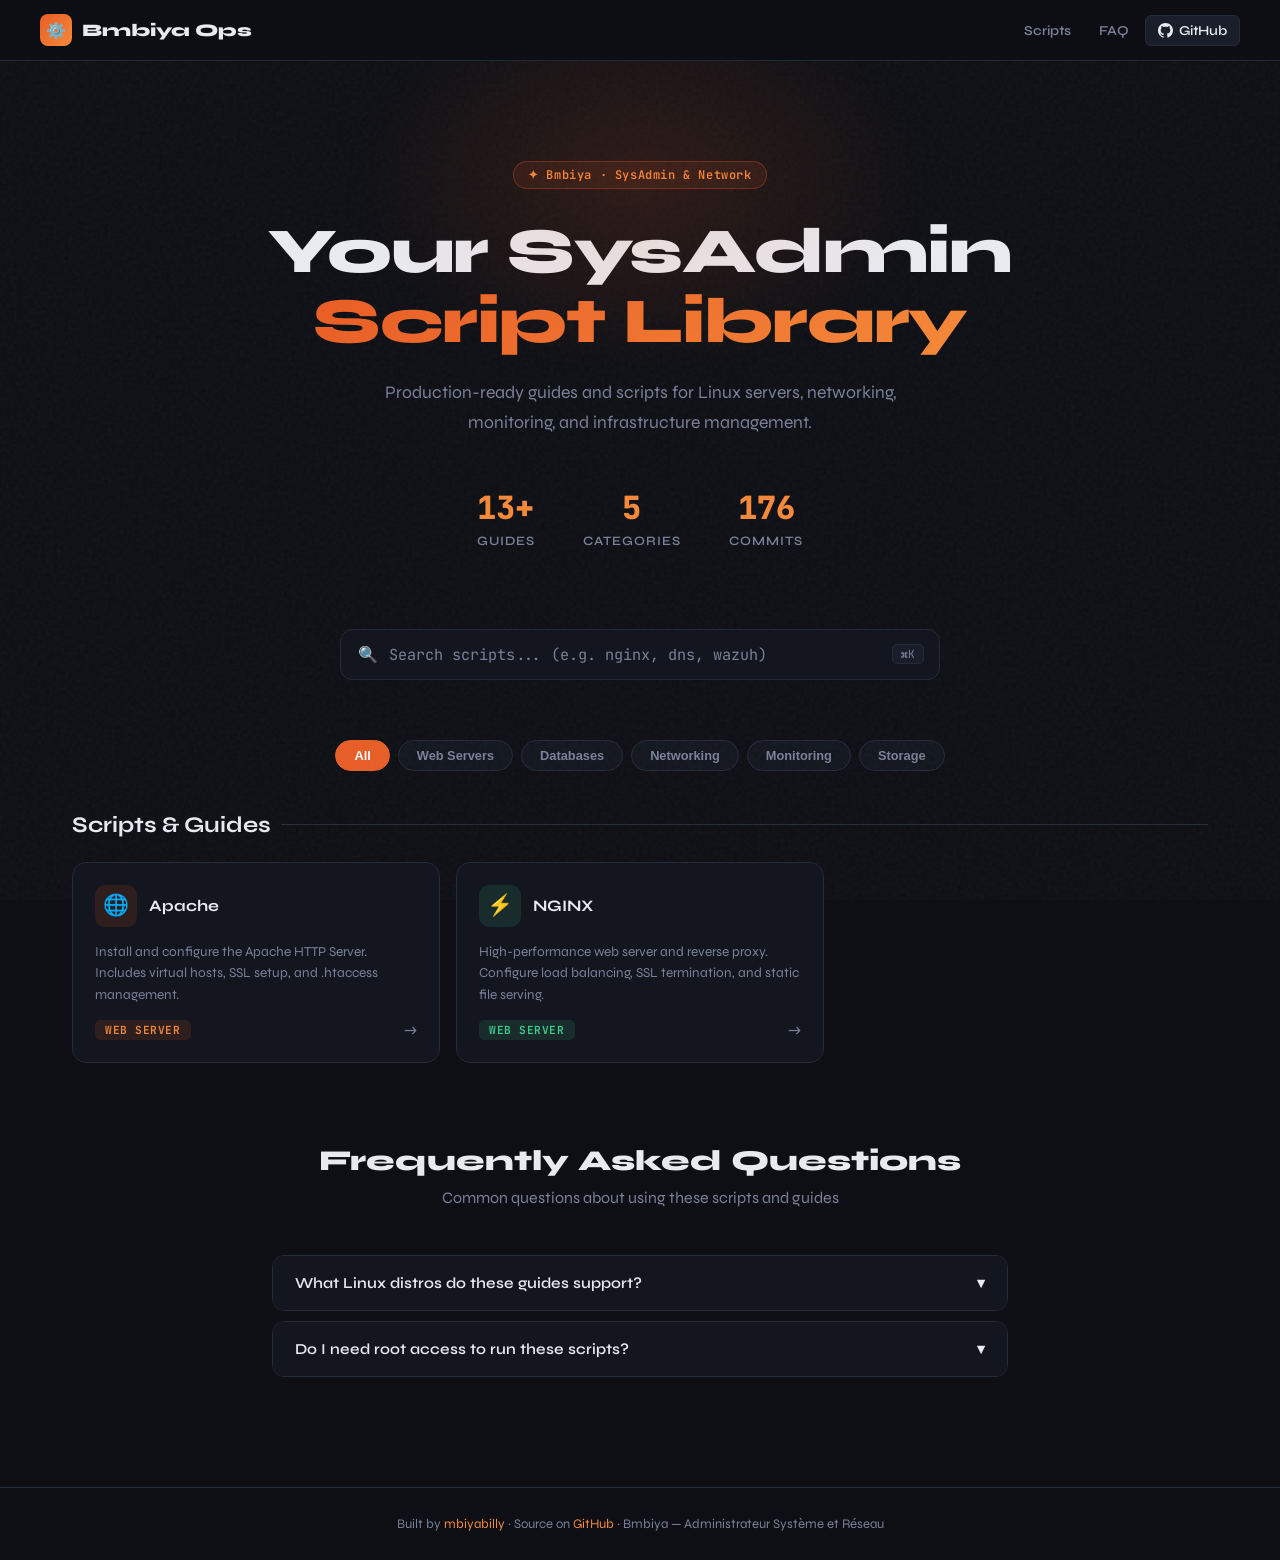
==== commit 8c34565a: "yeahhh ca ma echaper" ====
--- a/index.html
+++ b/index.html
@@ -20,7 +20,7 @@
 
 <a href="#" class="logo">
 <div class="logo-icon">⚙️</div>
-CFITech Ops
+Bmbiya Ops
 </a>
 
 <nav class="nav-links">
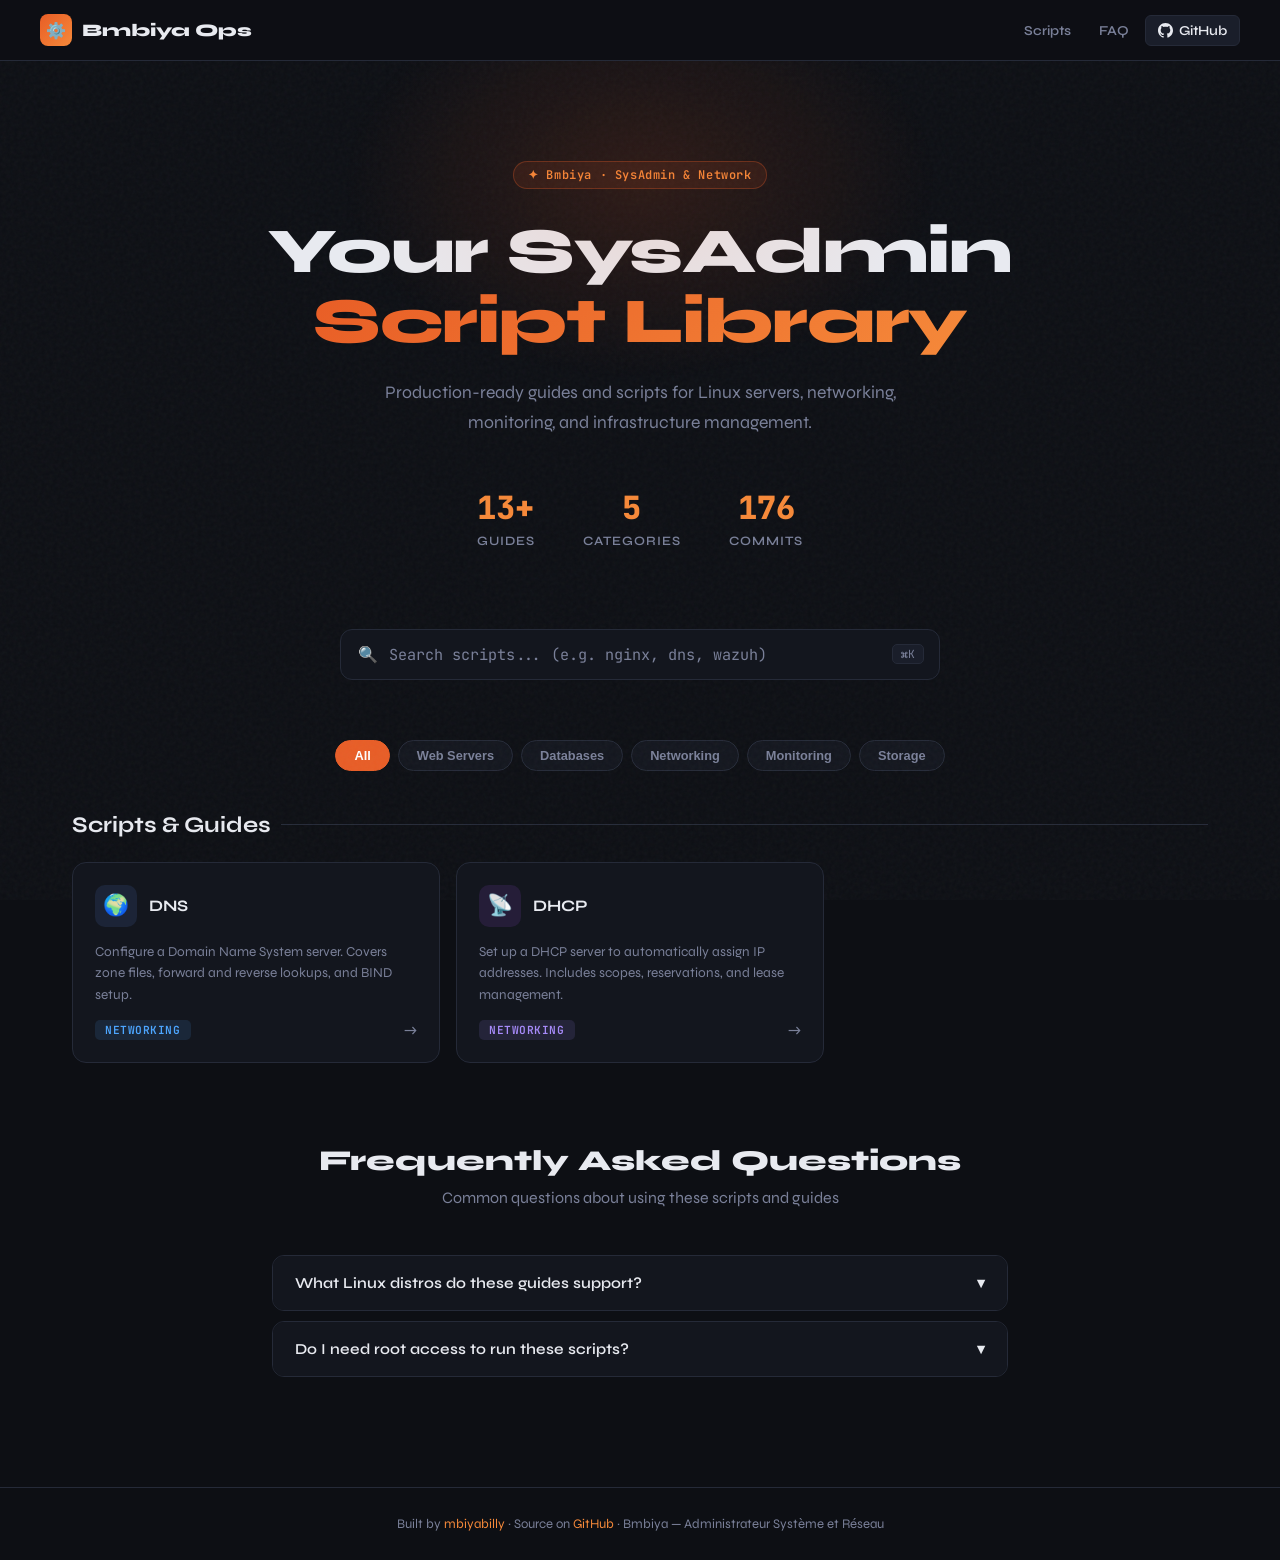
==== commit e773b615: "yes" ====
--- a/index.html
+++ b/index.html
@@ -124,73 +124,48 @@
 
 <!-- APACHE -->
 
+<!-- DNS -->
 <a class="card"
-href="https://github.com/cfitechops/SysAdmin/blob/main/APACHE.md"
-target="_blank"
-data-cat="web"
-data-name="apache web server">
-
-<div class="card-header">
-
-<div class="card-icon" style="background:rgba(232,93,38,0.12)">🌐</div>
-
-<div class="card-title">
-Apache
-</div>
-
-</div>
-
-<div class="card-desc">
-Install and configure the Apache HTTP Server. Includes virtual hosts, SSL setup, and .htaccess management.
-</div>
-
-<div class="card-footer">
-
-<span class="card-tag tag-orange">
-Web Server
-</span>
-
-<span class="card-arrow">
-→
-</span>
-
-</div>
-</a>
-
-
-<!-- NGINX -->
-
+   href="dns.html"
+   target="_blank"
+   data-cat="network"
+   data-name="dns domain name system">
+
+  <div class="card-header">
+    <div class="card-icon" style="background:rgba(91,141,238,0.12)">🌍</div>
+    <div class="card-title">DNS</div>
+  </div>
+
+  <div class="card-desc">
+    Configure a Domain Name System server. Covers zone files, forward and reverse lookups, and BIND setup.
+  </div>
+
+  <div class="card-footer">
+    <span class="card-tag tag-blue">Networking</span>
+    <span class="card-arrow">→</span>
+  </div>
+</a>
+
+<!-- DHCP -->
 <a class="card"
-href="https://github.com/cfitechops/SysAdmin/blob/main/NGINX.md"
-target="_blank"
-data-cat="web"
-data-name="nginx reverse proxy web server">
-
-<div class="card-header">
-
-<div class="card-icon" style="background:rgba(62,207,142,0.12)">⚡</div>
-
-<div class="card-title">
-NGINX
-</div>
-
-</div>
-
-<div class="card-desc">
-High-performance web server and reverse proxy. Configure load balancing, SSL termination, and static file serving.
-</div>
-
-<div class="card-footer">
-
-<span class="card-tag tag-green">
-Web Server
-</span>
-
-<span class="card-arrow">
-→
-</span>
-
-</div>
+   href="dhcp.html"
+   target="_blank"
+   data-cat="network"
+   data-name="dhcp dynamic host configuration protocol">
+
+  <div class="card-header">
+    <div class="card-icon" style="background:rgba(168,85,247,0.12)">📡</div>
+    <div class="card-title">DHCP</div>
+  </div>
+
+  <div class="card-desc">
+    Set up a DHCP server to automatically assign IP addresses. Includes scopes, reservations, and lease management.
+  </div>
+
+  <div class="card-footer">
+    <span class="card-tag tag-purple">Networking</span>
+    <span class="card-arrow">→</span>
+  </div>
 </a>
 
 <!-- You keep ALL the other cards EXACTLY the same -->
